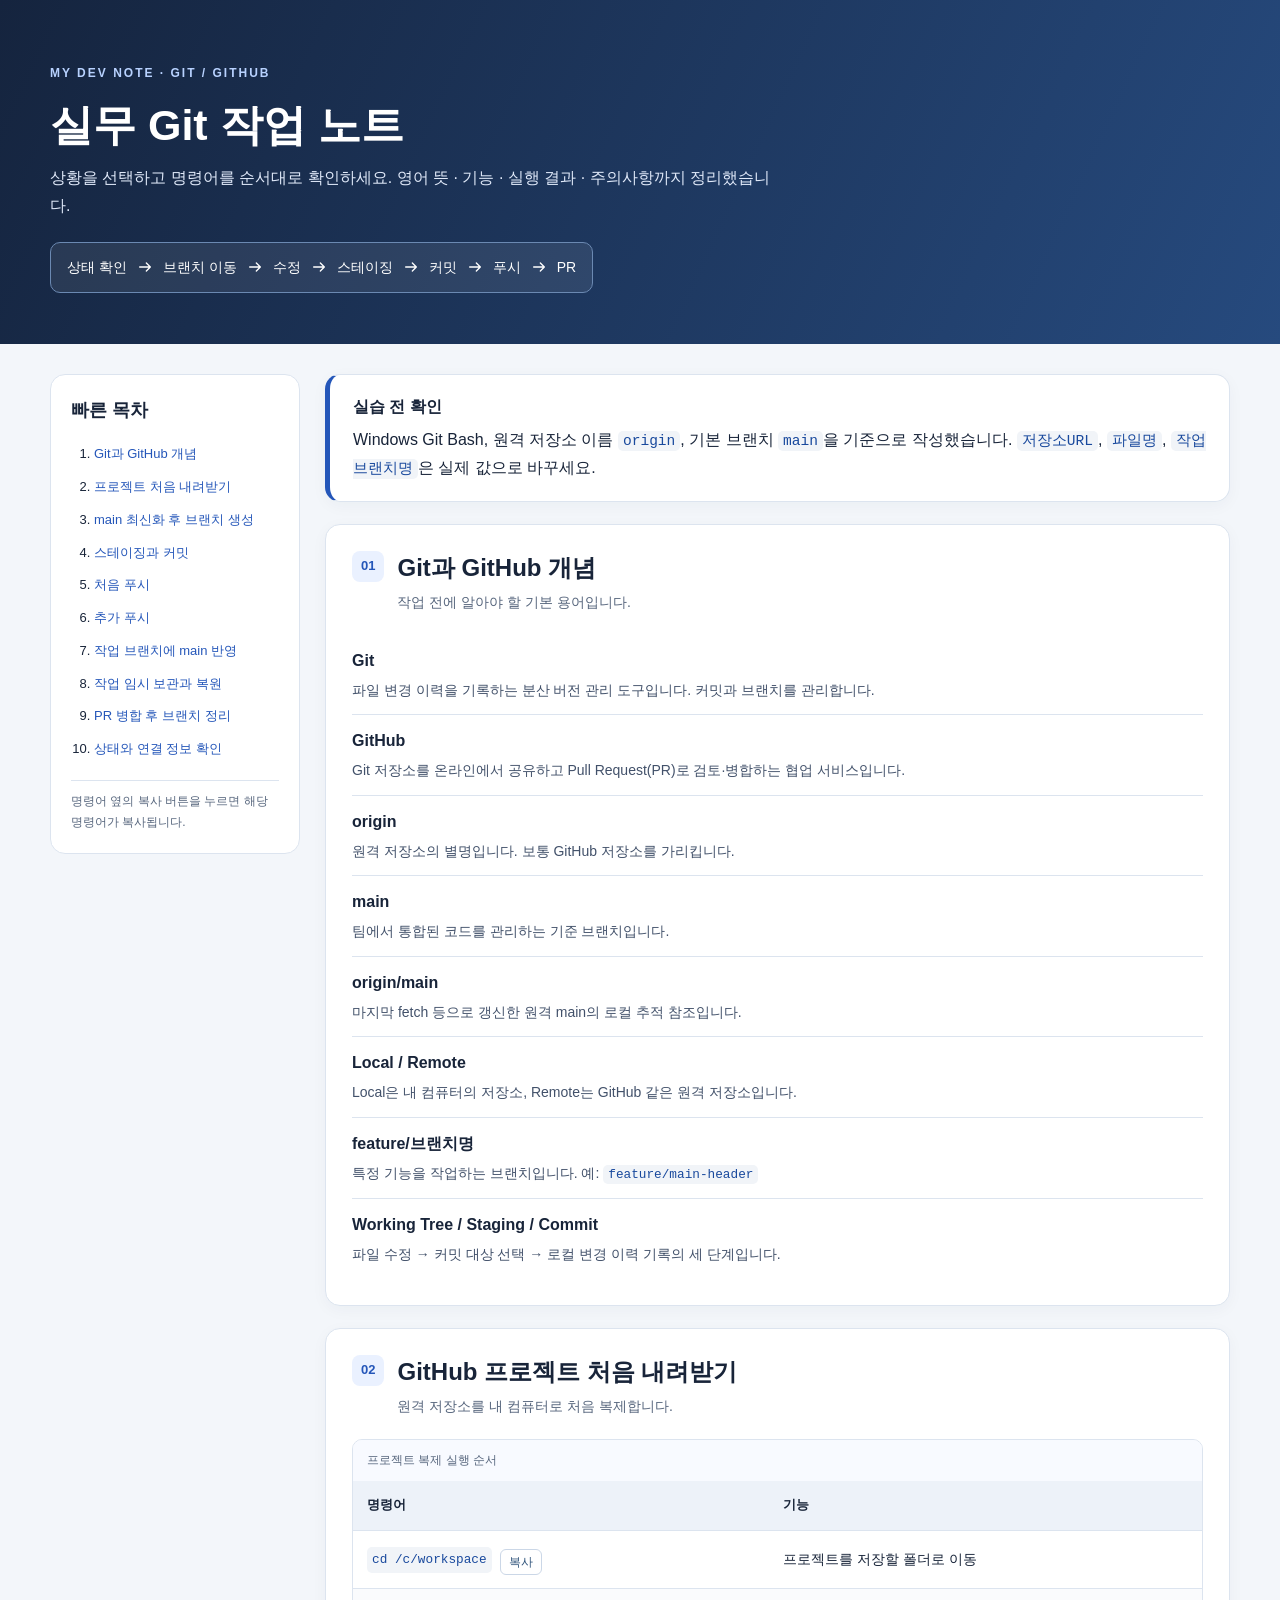
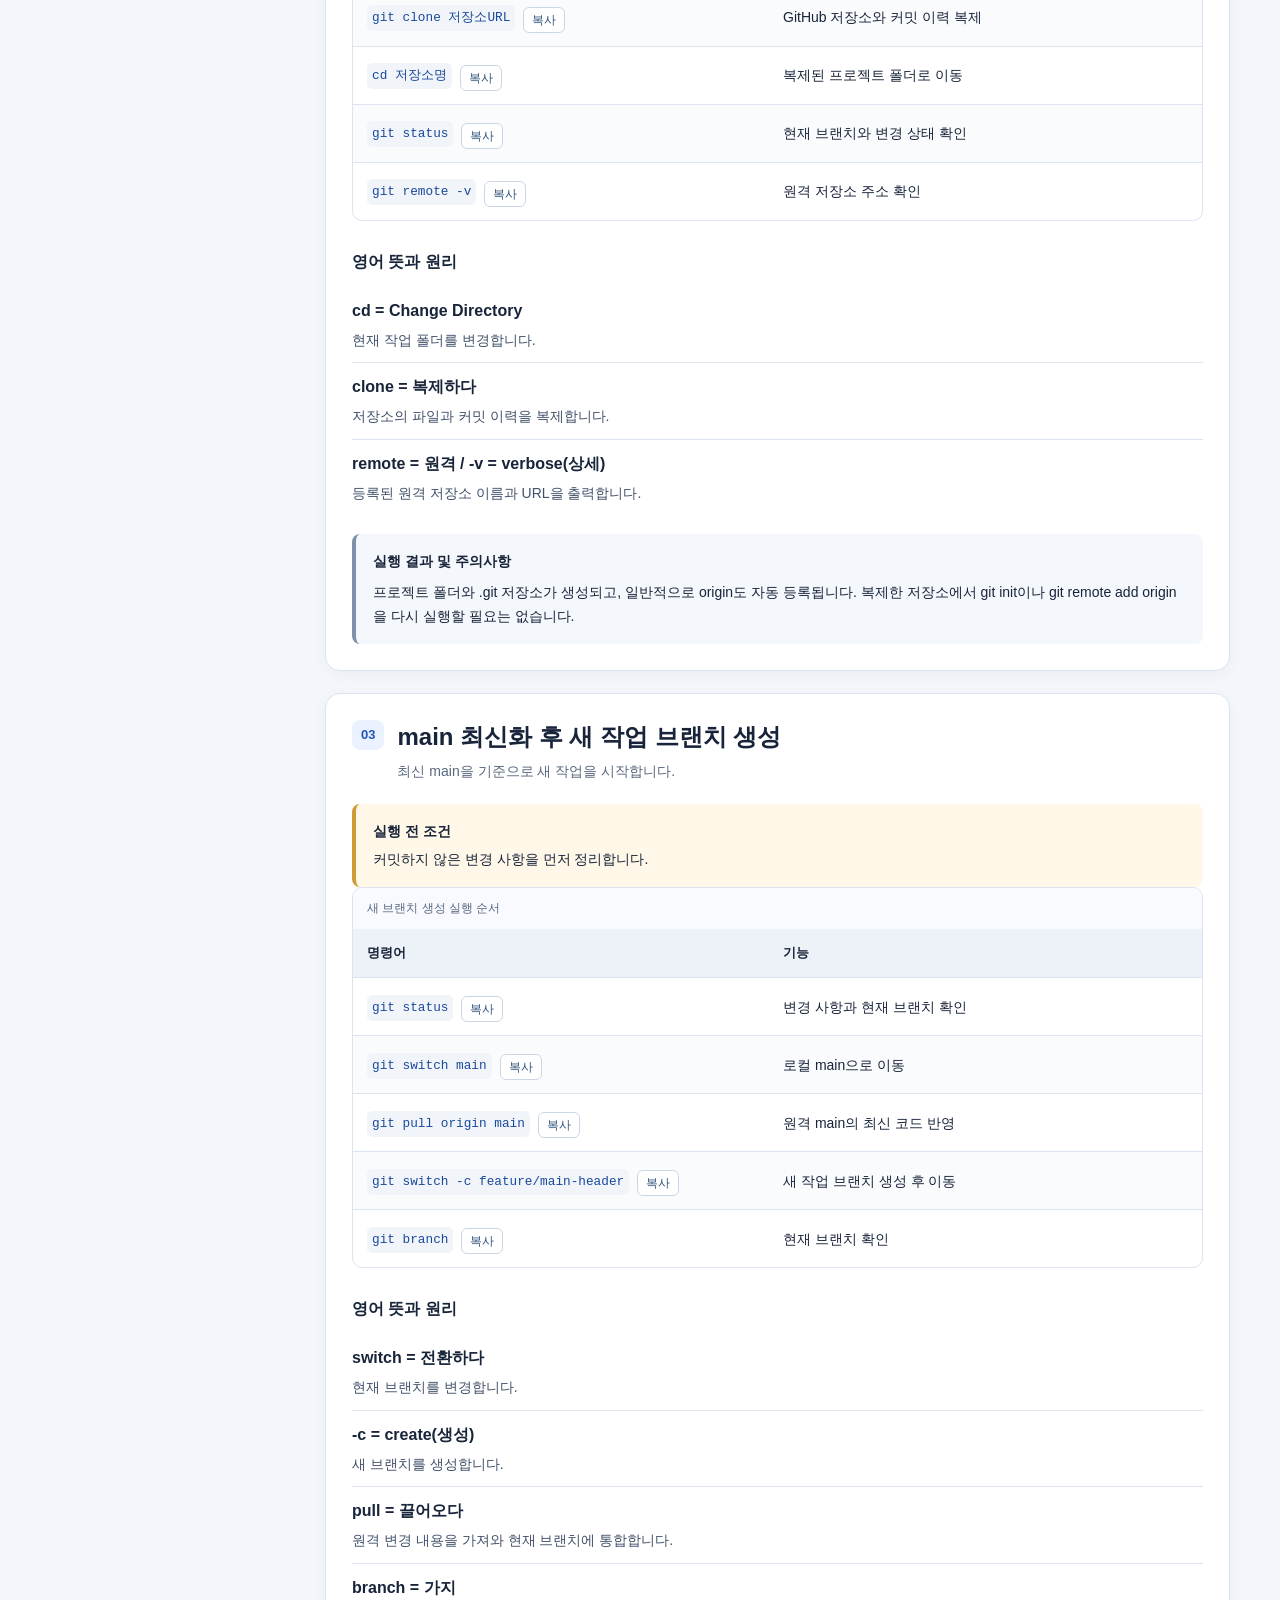
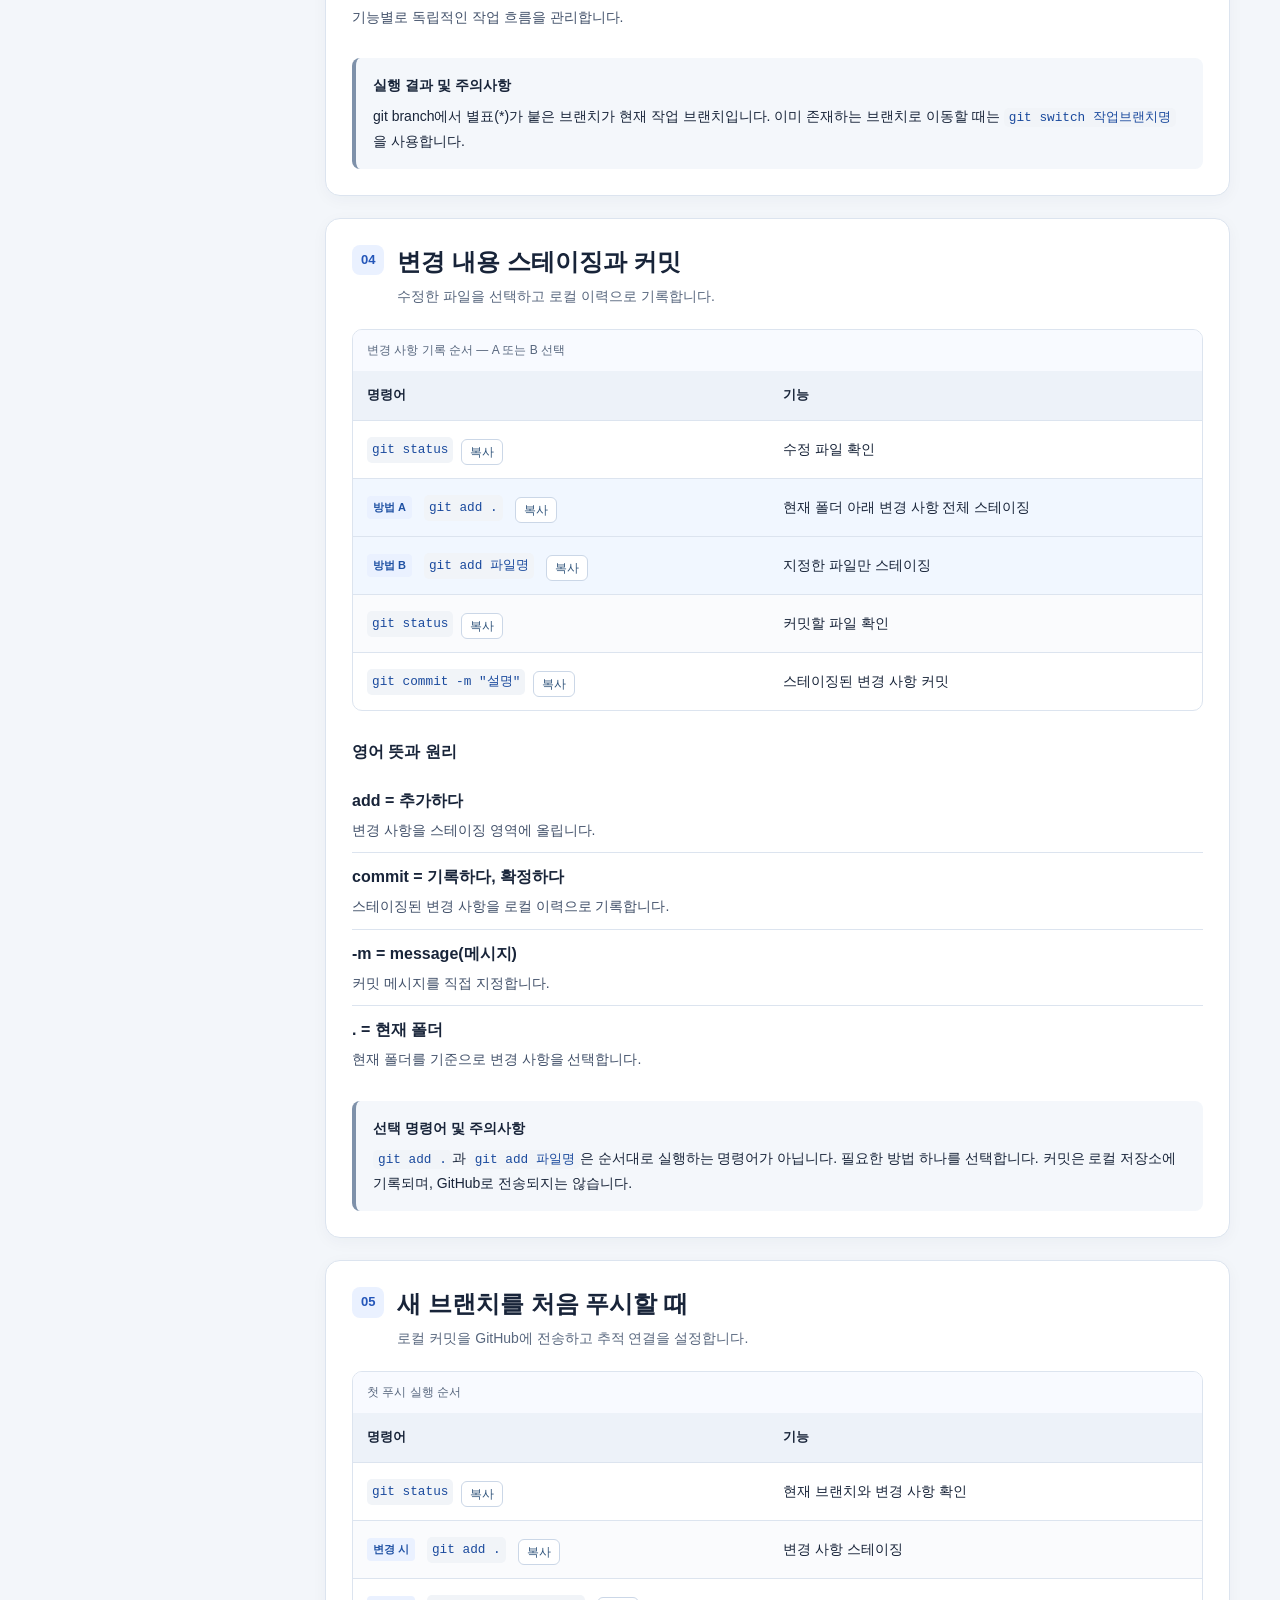
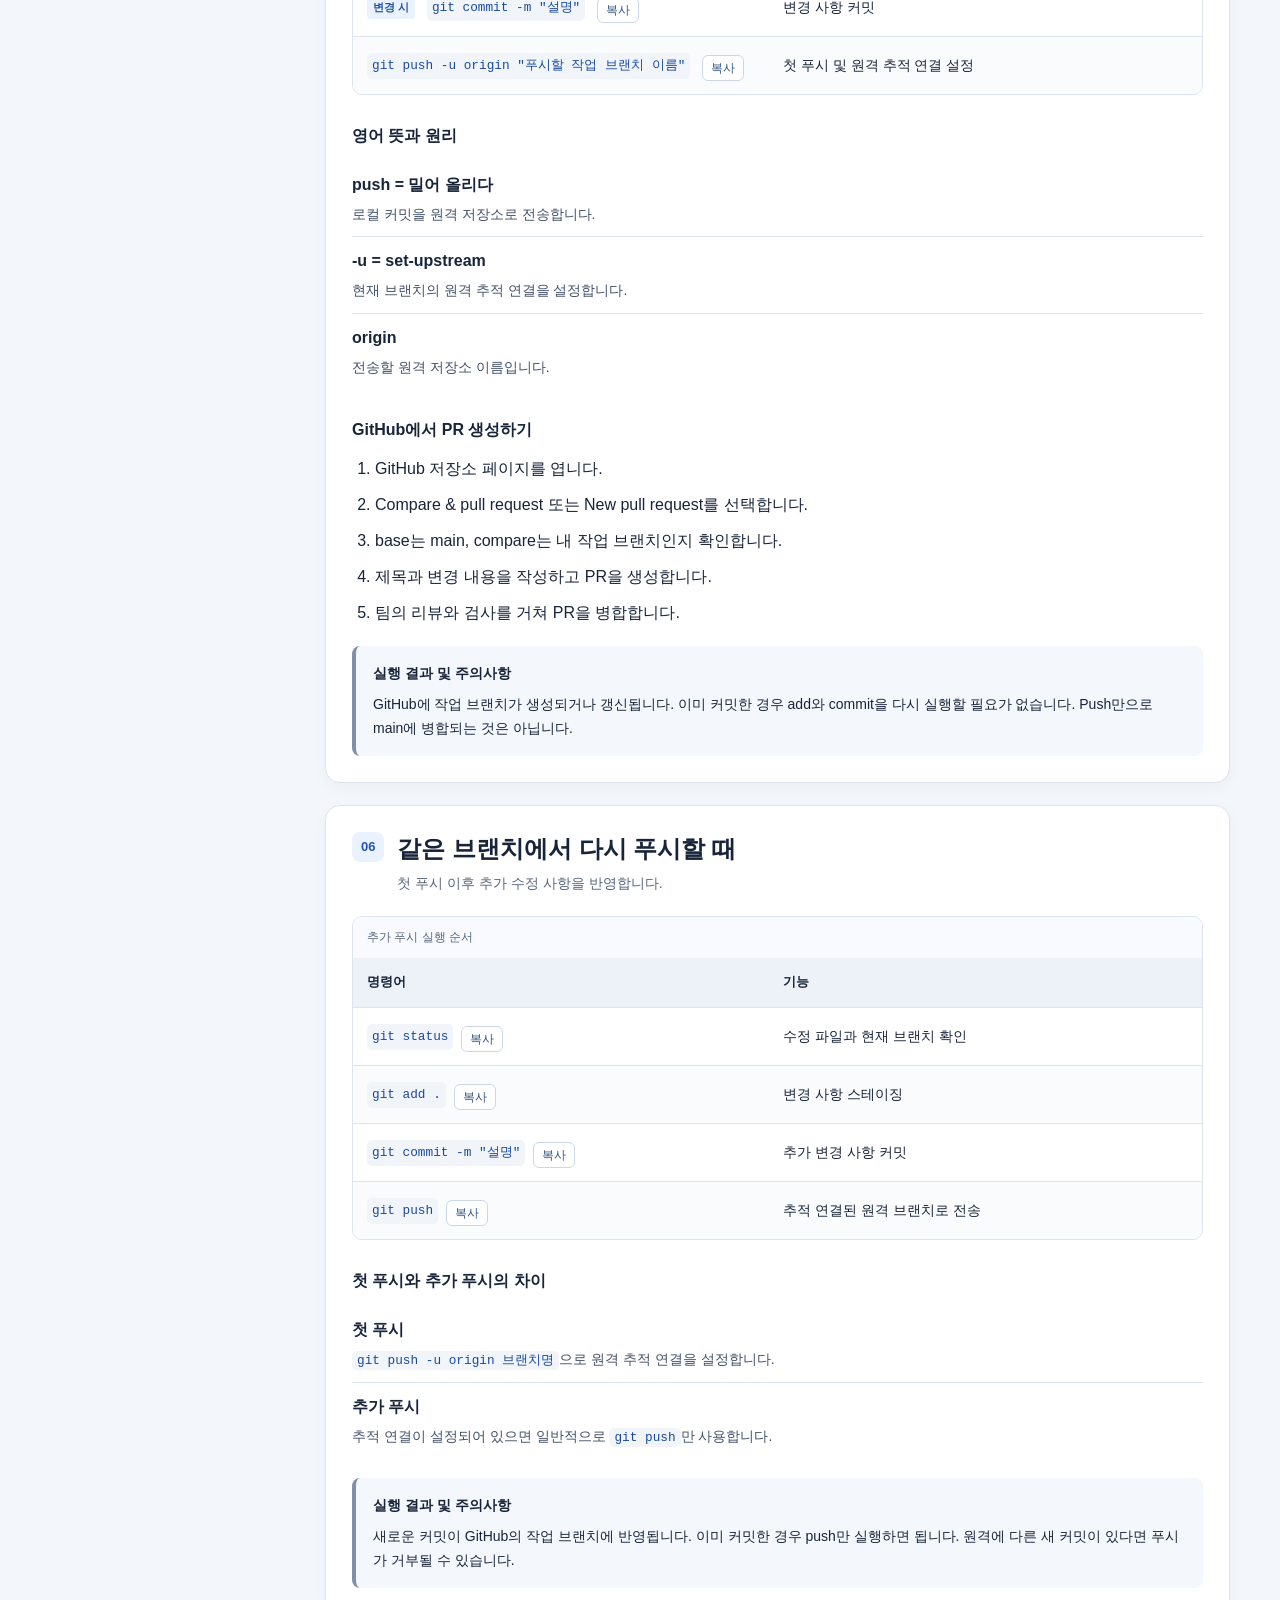
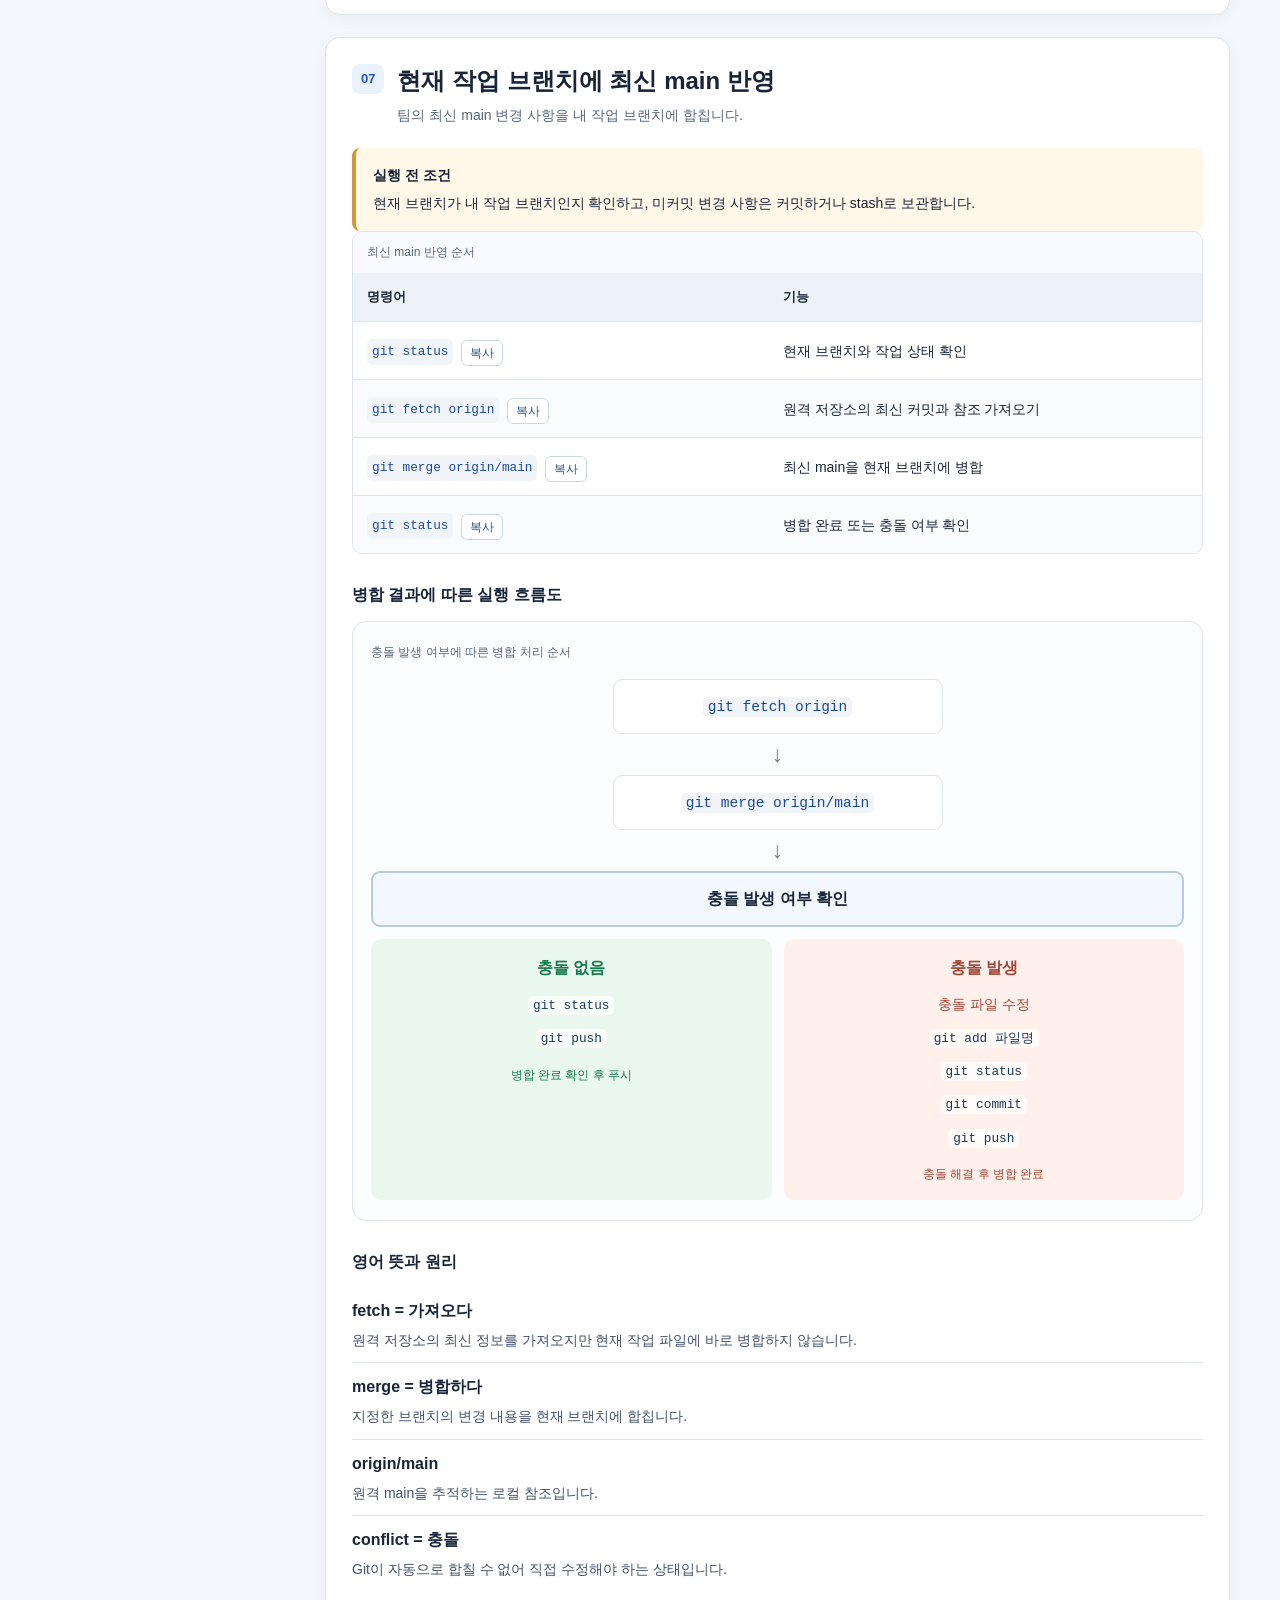
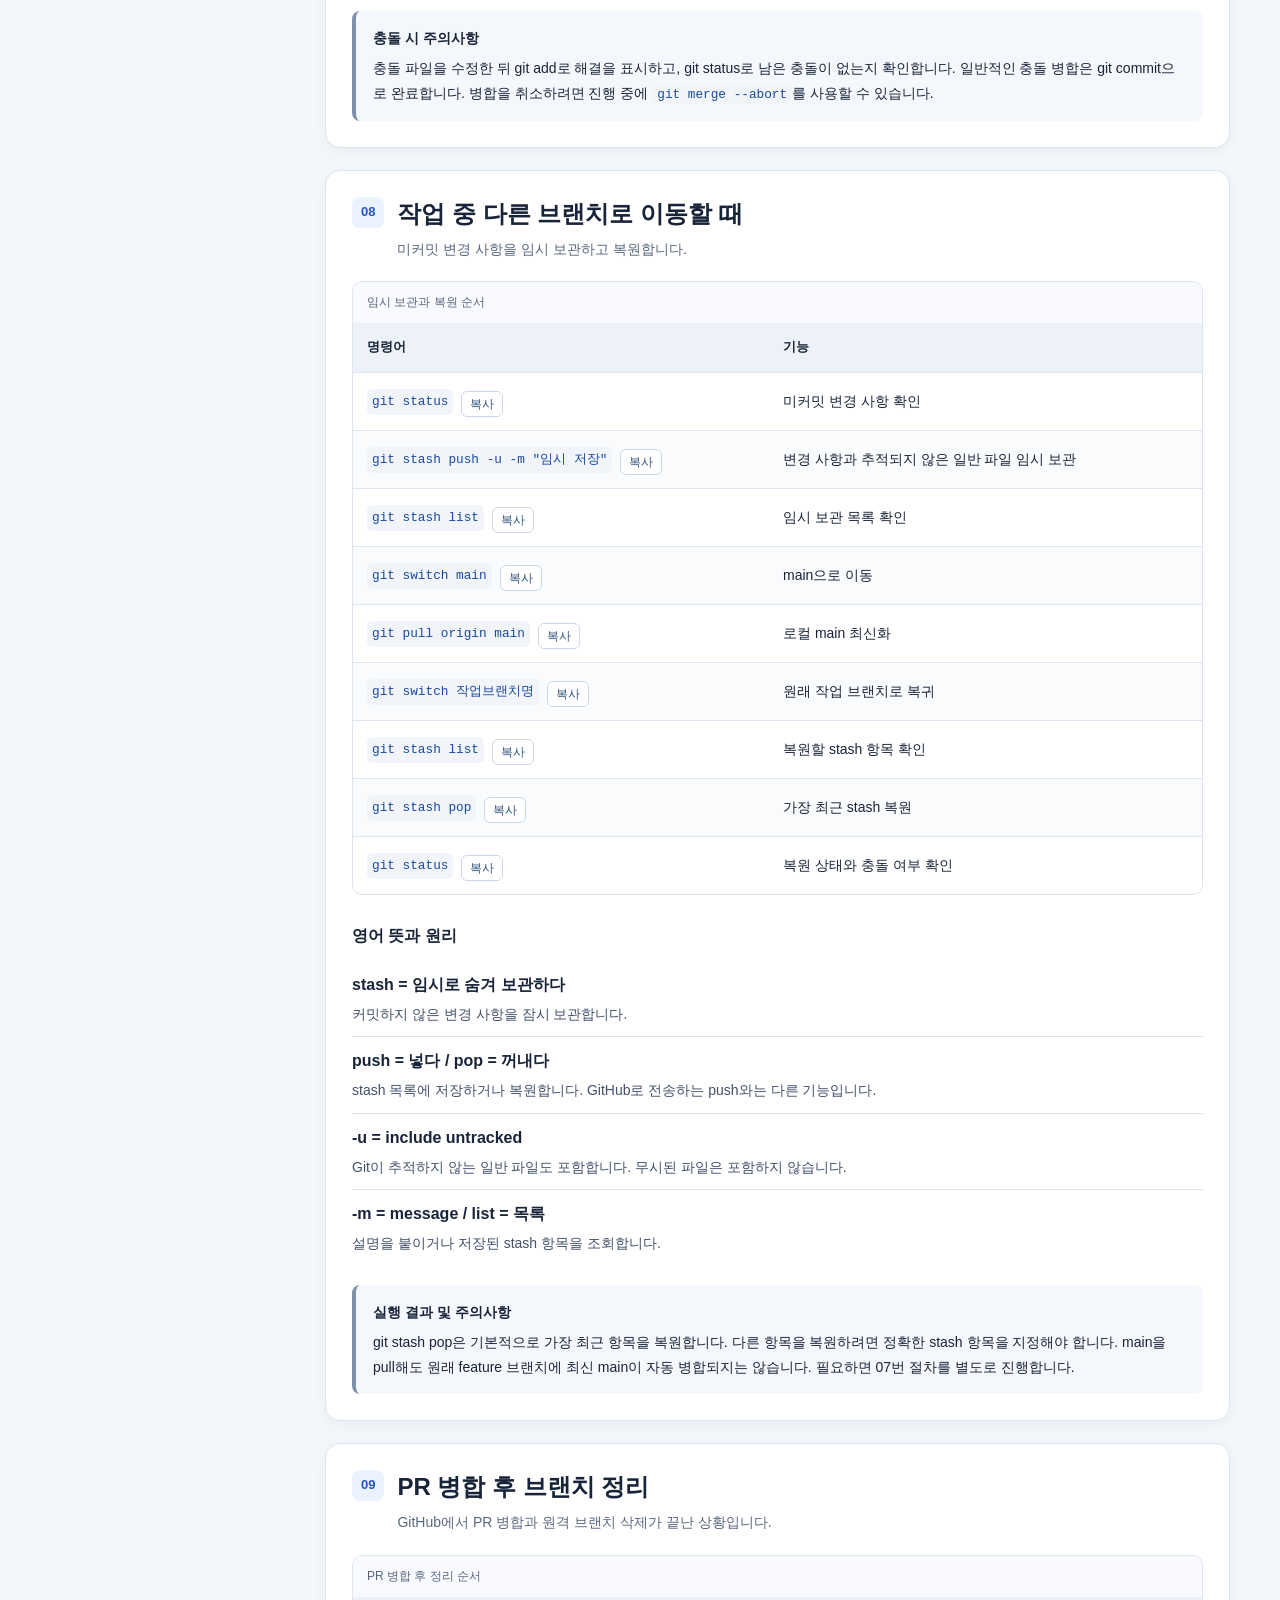
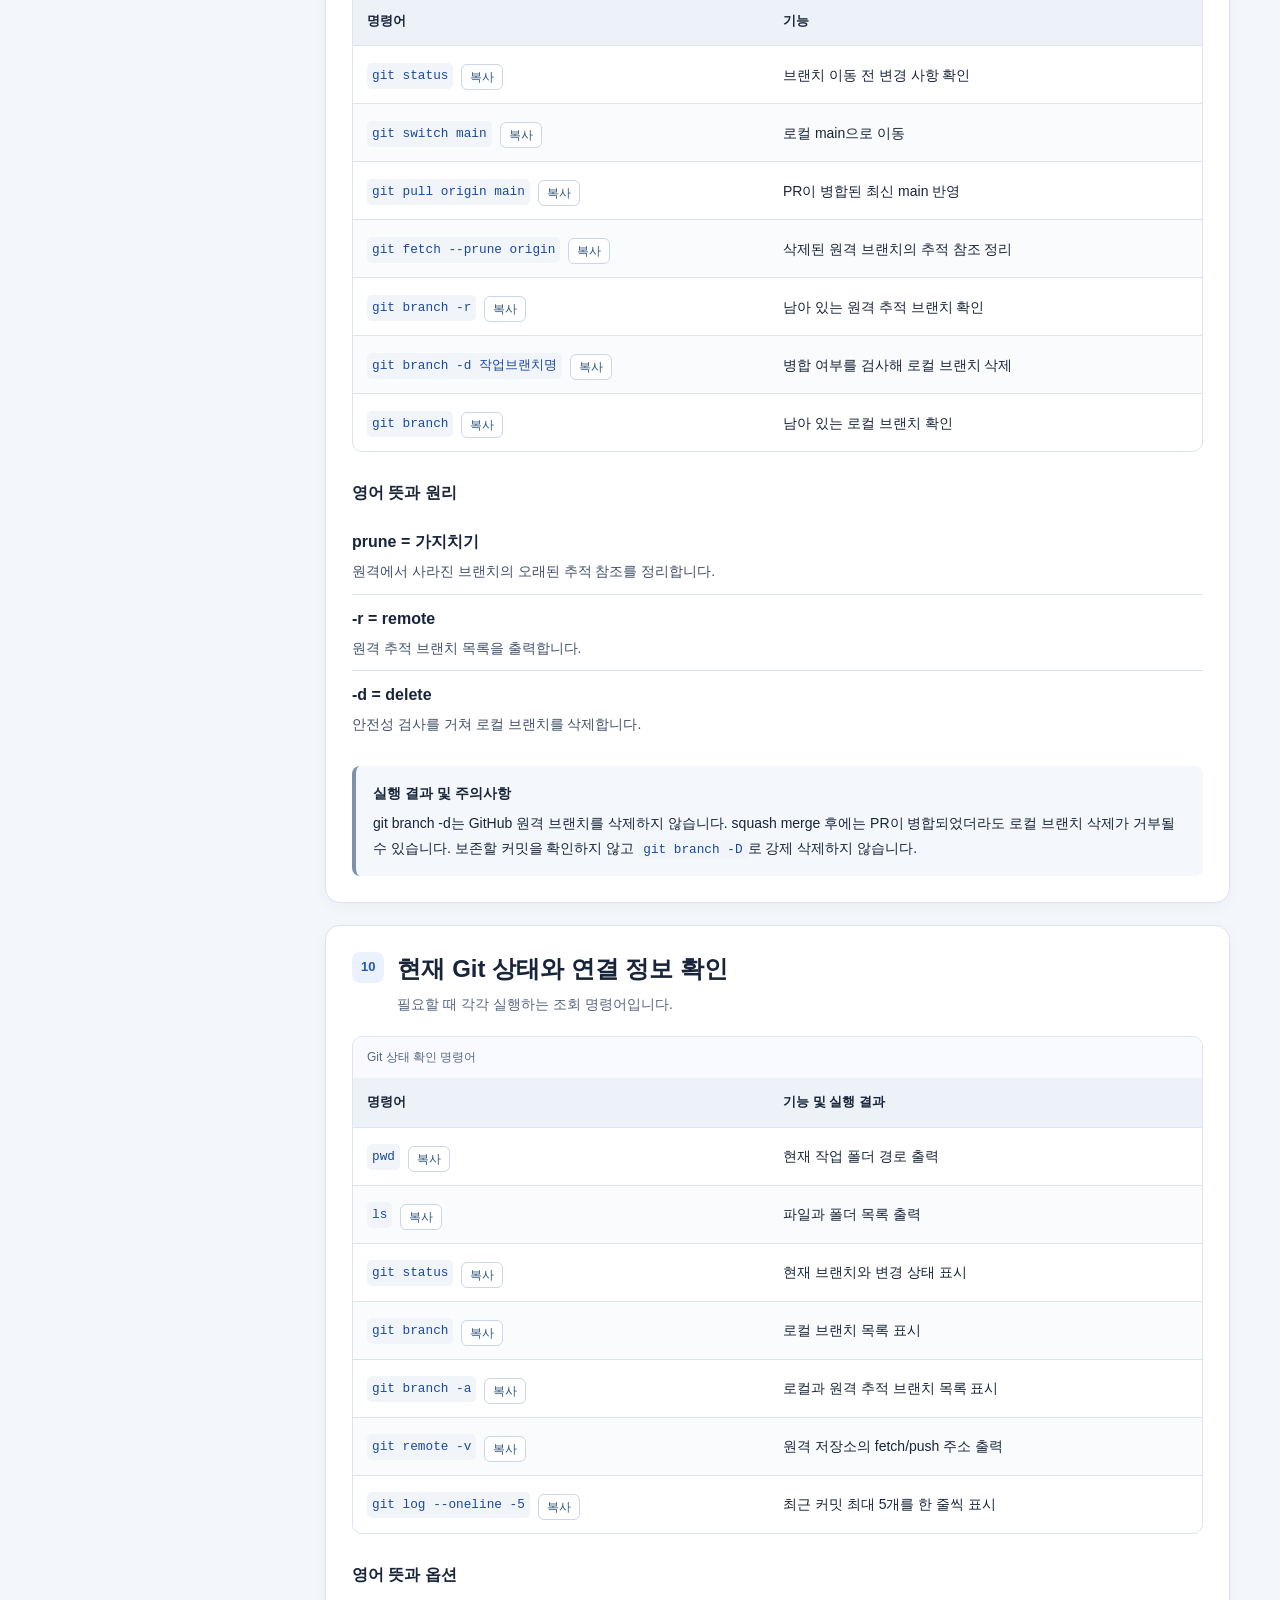
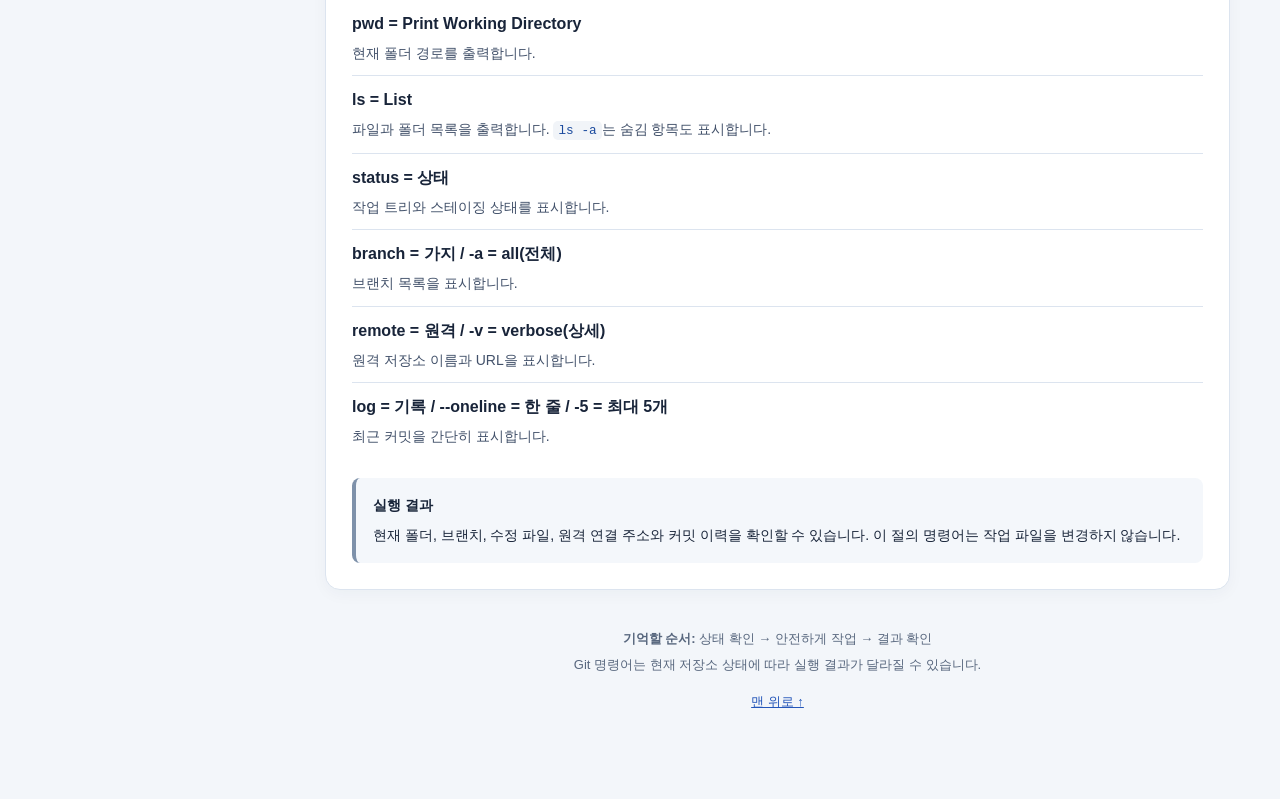
==== index.html @ 34f6c875 "Rename handbook page to index.html" ====
<!doctype html>
<html lang="ko">
  <head>
    <meta charset="UTF-8" />
    <meta name="viewport" content="width=device-width, initial-scale=1.0" />
    <meta
      name="description"
      content="Git Bash와 GitHub 팀 프로젝트를 위한 상황별 Git 명령어 실습 노트"
    />
    <title>실무 Git 작업 노트</title>
    <link rel="stylesheet" href="git-notes.css" />
  </head>
  <body>
    <a class="skip" href="#main-content">본문 바로가기</a>

    <header class="site-header">
      <div class="shell">
        <p class="eyebrow">MY DEV NOTE · GIT / GITHUB</p>
        <h1>실무 Git 작업 노트</h1>
        <p class="intro">
          상황을 선택하고 명령어를 순서대로 확인하세요. 영어 뜻 · 기능 · 실행
          결과 · 주의사항까지 정리했습니다.
        </p>

        <div class="quickline" aria-label="Git 작업 순서">
          <span>상태 확인</span>

          <svg viewBox="0 0 24 24" aria-hidden="true">
            <path d="M4 12H20M14 6L20 12L14 18" />
          </svg>

          <span>브랜치 이동</span>

          <svg viewBox="0 0 24 24" aria-hidden="true">
            <path d="M4 12H20M14 6L20 12L14 18" />
          </svg>

          <span>수정</span>

          <svg viewBox="0 0 24 24" aria-hidden="true">
            <path d="M4 12H20M14 6L20 12L14 18" />
          </svg>

          <span>스테이징</span>

          <svg viewBox="0 0 24 24" aria-hidden="true">
            <path d="M4 12H20M14 6L20 12L14 18" />
          </svg>

          <span>커밋</span>

          <svg viewBox="0 0 24 24" aria-hidden="true">
            <path d="M4 12H20M14 6L20 12L14 18" />
          </svg>

          <span>푸시</span>

          <svg viewBox="0 0 24 24" aria-hidden="true">
            <path d="M4 12H20M14 6L20 12L14 18" />
          </svg>

          <span>PR</span>
        </div>
      </div>
    </header>

    <div class="shell layout">
      <!-- 빠른 목차 -->
      <nav class="toc" aria-label="상황별 목차">
        <h2>빠른 목차</h2>
        <ol>
          <li><a href="#concepts">Git과 GitHub 개념</a></li>
          <li><a href="#clone">프로젝트 처음 내려받기</a></li>
          <li><a href="#branch">main 최신화 후 브랜치 생성</a></li>
          <li><a href="#commit">스테이징과 커밋</a></li>
          <li><a href="#first-push">처음 푸시</a></li>
          <li><a href="#next-push">추가 푸시</a></li>
          <li><a href="#merge">작업 브랜치에 main 반영</a></li>
          <li><a href="#stash">작업 임시 보관과 복원</a></li>
          <li><a href="#prune">PR 병합 후 브랜치 정리</a></li>
          <li><a href="#inspect">상태와 연결 정보 확인</a></li>
        </ol>
        <p class="toc-hint">
          명령어 옆의 복사 버튼을 누르면 해당 명령어가 복사됩니다.
        </p>
      </nav>

      <main id="main-content" class="content">
        <div class="notice">
          <strong>실습 전 확인</strong>
          <p>
            Windows Git Bash, 원격 저장소 이름
            <code>origin</code>, 기본 브랜치 <code>main</code>을 기준으로
            작성했습니다. <code>저장소URL</code>, <code>파일명</code>,
            <code>작업브랜치명</code>은 실제 값으로 바꾸세요.
          </p>
        </div>

        <!-- 01. 기본 개념 -->
        <section id="concepts" class="panel concepts">
          <div class="section-head">
            <span class="number">01</span>
            <div>
              <h2>Git과 GitHub 개념</h2>
              <p>작업 전에 알아야 할 기본 용어입니다.</p>
            </div>
          </div>

          <dl class="definitions">
            <div>
              <dt>Git</dt>
              <dd>
                파일 변경 이력을 기록하는 분산 버전 관리 도구입니다. 커밋과
                브랜치를 관리합니다.
              </dd>
            </div>
            <div>
              <dt>GitHub</dt>
              <dd>
                Git 저장소를 온라인에서 공유하고 Pull Request(PR)로
                검토·병합하는 협업 서비스입니다.
              </dd>
            </div>
            <div>
              <dt>origin</dt>
              <dd>
                원격 저장소의 별명입니다. 보통 GitHub 저장소를 가리킵니다.
              </dd>
            </div>
            <div>
              <dt>main</dt>
              <dd>팀에서 통합된 코드를 관리하는 기준 브랜치입니다.</dd>
            </div>
            <div>
              <dt>origin/main</dt>
              <dd>
                마지막 fetch 등으로 갱신한 원격 main의 로컬 추적 참조입니다.
              </dd>
            </div>
            <div>
              <dt>Local / Remote</dt>
              <dd>
                Local은 내 컴퓨터의 저장소, Remote는 GitHub 같은 원격
                저장소입니다.
              </dd>
            </div>
            <div>
              <dt>feature/브랜치명</dt>
              <dd>
                특정 기능을 작업하는 브랜치입니다. 예:
                <code>feature/main-header</code>
              </dd>
            </div>
            <div>
              <dt>Working Tree / Staging / Commit</dt>
              <dd>
                파일 수정 → 커밋 대상 선택 → 로컬 변경 이력 기록의 세
                단계입니다.
              </dd>
            </div>
          </dl>
        </section>

        <!-- 02. 프로젝트 처음 내려받기 -->
        <section id="clone" class="panel clone">
          <div class="section-head">
            <span class="number">02</span>
            <div>
              <h2>GitHub 프로젝트 처음 내려받기</h2>
              <p>원격 저장소를 내 컴퓨터로 처음 복제합니다.</p>
            </div>
          </div>

          <div class="table-scroll">
            <table>
              <caption>
                프로젝트 복제 실행 순서
              </caption>
              <thead>
                <tr>
                  <th scope="col">명령어</th>
                  <th scope="col">기능</th>
                </tr>
              </thead>
              <tbody>
                <tr>
                  <td><code>cd /c/workspace</code></td>
                  <td>프로젝트를 저장할 폴더로 이동</td>
                </tr>
                <tr>
                  <td><code>git clone 저장소URL</code></td>
                  <td>GitHub 저장소와 커밋 이력 복제</td>
                </tr>
                <tr>
                  <td><code>cd 저장소명</code></td>
                  <td>복제된 프로젝트 폴더로 이동</td>
                </tr>
                <tr>
                  <td><code>git status</code></td>
                  <td>현재 브랜치와 변경 상태 확인</td>
                </tr>
                <tr>
                  <td><code>git remote -v</code></td>
                  <td>원격 저장소 주소 확인</td>
                </tr>
              </tbody>
            </table>
          </div>

          <h3>영어 뜻과 원리</h3>
          <dl class="definitions compact">
            <div>
              <dt>cd = Change Directory</dt>
              <dd>현재 작업 폴더를 변경합니다.</dd>
            </div>
            <div>
              <dt>clone = 복제하다</dt>
              <dd>저장소의 파일과 커밋 이력을 복제합니다.</dd>
            </div>
            <div>
              <dt>remote = 원격 / -v = verbose(상세)</dt>
              <dd>등록된 원격 저장소 이름과 URL을 출력합니다.</dd>
            </div>
          </dl>

          <div class="tip">
            <strong>실행 결과 및 주의사항</strong>
            <p>
              프로젝트 폴더와 .git 저장소가 생성되고, 일반적으로 origin도 자동
              등록됩니다. 복제한 저장소에서 git init이나 git remote add origin을
              다시 실행할 필요는 없습니다.
            </p>
          </div>
        </section>

        <!-- 03. 브랜치 생성 -->
        <section id="branch" class="panel branch">
          <div class="section-head">
            <span class="number">03</span>
            <div>
              <h2>main 최신화 후 새 작업 브랜치 생성</h2>
              <p>최신 main을 기준으로 새 작업을 시작합니다.</p>
            </div>
          </div>

          <div class="precondition">
            <strong>실행 전 조건</strong>
            <span>커밋하지 않은 변경 사항을 먼저 정리합니다.</span>
          </div>

          <div class="table-scroll">
            <table>
              <caption>
                새 브랜치 생성 실행 순서
              </caption>
              <thead>
                <tr>
                  <th scope="col">명령어</th>
                  <th scope="col">기능</th>
                </tr>
              </thead>
              <tbody>
                <tr>
                  <td><code>git status</code></td>
                  <td>변경 사항과 현재 브랜치 확인</td>
                </tr>
                <tr>
                  <td><code>git switch main</code></td>
                  <td>로컬 main으로 이동</td>
                </tr>
                <tr>
                  <td><code>git pull origin main</code></td>
                  <td>원격 main의 최신 코드 반영</td>
                </tr>
                <tr>
                  <td><code>git switch -c feature/main-header</code></td>
                  <td>새 작업 브랜치 생성 후 이동</td>
                </tr>
                <tr>
                  <td><code>git branch</code></td>
                  <td>현재 브랜치 확인</td>
                </tr>
              </tbody>
            </table>
          </div>

          <h3>영어 뜻과 원리</h3>
          <dl class="definitions compact">
            <div>
              <dt>switch = 전환하다</dt>
              <dd>현재 브랜치를 변경합니다.</dd>
            </div>
            <div>
              <dt>-c = create(생성)</dt>
              <dd>새 브랜치를 생성합니다.</dd>
            </div>
            <div>
              <dt>pull = 끌어오다</dt>
              <dd>원격 변경 내용을 가져와 현재 브랜치에 통합합니다.</dd>
            </div>
            <div>
              <dt>branch = 가지</dt>
              <dd>기능별로 독립적인 작업 흐름을 관리합니다.</dd>
            </div>
          </dl>

          <div class="tip">
            <strong>실행 결과 및 주의사항</strong>
            <p>
              git branch에서 별표(*)가 붙은 브랜치가 현재 작업 브랜치입니다.
              이미 존재하는 브랜치로 이동할 때는
              <code>git switch 작업브랜치명</code>을 사용합니다.
            </p>
          </div>
        </section>

        <!-- 04. 스테이징과 커밋 -->
        <section id="commit" class="panel commit">
          <div class="section-head">
            <span class="number">04</span>
            <div>
              <h2>변경 내용 스테이징과 커밋</h2>
              <p>수정한 파일을 선택하고 로컬 이력으로 기록합니다.</p>
            </div>
          </div>

          <div class="table-scroll">
            <table>
              <caption>
                변경 사항 기록 순서 — A 또는 B 선택
              </caption>
              <thead>
                <tr>
                  <th scope="col">명령어</th>
                  <th scope="col">기능</th>
                </tr>
              </thead>
              <tbody>
                <tr>
                  <td><code>git status</code></td>
                  <td>수정 파일 확인</td>
                </tr>
                <tr class="choice">
                  <td>
                    <span class="chip">방법 A</span>
                    <code>git add .</code>
                  </td>
                  <td>현재 폴더 아래 변경 사항 전체 스테이징</td>
                </tr>
                <tr class="choice">
                  <td>
                    <span class="chip">방법 B</span>
                    <code>git add 파일명</code>
                  </td>
                  <td>지정한 파일만 스테이징</td>
                </tr>
                <tr>
                  <td><code>git status</code></td>
                  <td>커밋할 파일 확인</td>
                </tr>
                <tr>
                  <td><code>git commit -m "설명"</code></td>
                  <td>스테이징된 변경 사항 커밋</td>
                </tr>
              </tbody>
            </table>
          </div>

          <h3>영어 뜻과 원리</h3>
          <dl class="definitions compact">
            <div>
              <dt>add = 추가하다</dt>
              <dd>변경 사항을 스테이징 영역에 올립니다.</dd>
            </div>
            <div>
              <dt>commit = 기록하다, 확정하다</dt>
              <dd>스테이징된 변경 사항을 로컬 이력으로 기록합니다.</dd>
            </div>
            <div>
              <dt>-m = message(메시지)</dt>
              <dd>커밋 메시지를 직접 지정합니다.</dd>
            </div>
            <div>
              <dt>. = 현재 폴더</dt>
              <dd>현재 폴더를 기준으로 변경 사항을 선택합니다.</dd>
            </div>
          </dl>

          <div class="tip">
            <strong>선택 명령어 및 주의사항</strong>
            <p>
              <code>git add .</code>과 <code>git add 파일명</code>은 순서대로
              실행하는 명령어가 아닙니다. 필요한 방법 하나를 선택합니다. 커밋은
              로컬 저장소에 기록되며, GitHub로 전송되지는 않습니다.
            </p>
          </div>
        </section>

        <!-- 05. 첫 푸시 -->
        <section id="first-push" class="panel push">
          <div class="section-head">
            <span class="number">05</span>
            <div>
              <h2>새 브랜치를 처음 푸시할 때</h2>
              <p>로컬 커밋을 GitHub에 전송하고 추적 연결을 설정합니다.</p>
            </div>
          </div>

          <div class="table-scroll">
            <table>
              <caption>
                첫 푸시 실행 순서
              </caption>
              <thead>
                <tr>
                  <th scope="col">명령어</th>
                  <th scope="col">기능</th>
                </tr>
              </thead>
              <tbody>
                <tr>
                  <td><code>git status</code></td>
                  <td>현재 브랜치와 변경 사항 확인</td>
                </tr>
                <tr>
                  <td>
                    <span class="chip">변경 시</span>
                    <code>git add .</code>
                  </td>
                  <td>변경 사항 스테이징</td>
                </tr>
                <tr>
                  <td>
                    <span class="chip">변경 시</span>
                    <code>git commit -m "설명"</code>
                  </td>
                  <td>변경 사항 커밋</td>
                </tr>
                <tr>
                  <td>
                    <code>git push -u origin "푸시할 작업 브랜치 이름"</code>
                  </td>
                  <td>첫 푸시 및 원격 추적 연결 설정</td>
                </tr>
              </tbody>
            </table>
          </div>

          <h3>영어 뜻과 원리</h3>
          <dl class="definitions compact">
            <div>
              <dt>push = 밀어 올리다</dt>
              <dd>로컬 커밋을 원격 저장소로 전송합니다.</dd>
            </div>
            <div>
              <dt>-u = set-upstream</dt>
              <dd>현재 브랜치의 원격 추적 연결을 설정합니다.</dd>
            </div>
            <div>
              <dt>origin</dt>
              <dd>전송할 원격 저장소 이름입니다.</dd>
            </div>
          </dl>

          <h3>GitHub에서 PR 생성하기</h3>
          <ol class="steps">
            <li>GitHub 저장소 페이지를 엽니다.</li>
            <li>
              Compare &amp; pull request 또는 New pull request를 선택합니다.
            </li>
            <li>base는 main, compare는 내 작업 브랜치인지 확인합니다.</li>
            <li>제목과 변경 내용을 작성하고 PR을 생성합니다.</li>
            <li>팀의 리뷰와 검사를 거쳐 PR을 병합합니다.</li>
          </ol>

          <div class="tip">
            <strong>실행 결과 및 주의사항</strong>
            <p>
              GitHub에 작업 브랜치가 생성되거나 갱신됩니다. 이미 커밋한 경우
              add와 commit을 다시 실행할 필요가 없습니다. Push만으로 main에
              병합되는 것은 아닙니다.
            </p>
          </div>
        </section>

        <!-- 06. 추가 푸시 -->
        <section id="next-push" class="panel push-again">
          <div class="section-head">
            <span class="number">06</span>
            <div>
              <h2>같은 브랜치에서 다시 푸시할 때</h2>
              <p>첫 푸시 이후 추가 수정 사항을 반영합니다.</p>
            </div>
          </div>

          <div class="table-scroll">
            <table>
              <caption>
                추가 푸시 실행 순서
              </caption>
              <thead>
                <tr>
                  <th scope="col">명령어</th>
                  <th scope="col">기능</th>
                </tr>
              </thead>
              <tbody>
                <tr>
                  <td><code>git status</code></td>
                  <td>수정 파일과 현재 브랜치 확인</td>
                </tr>
                <tr>
                  <td><code>git add .</code></td>
                  <td>변경 사항 스테이징</td>
                </tr>
                <tr>
                  <td><code>git commit -m "설명"</code></td>
                  <td>추가 변경 사항 커밋</td>
                </tr>
                <tr>
                  <td><code>git push</code></td>
                  <td>추적 연결된 원격 브랜치로 전송</td>
                </tr>
              </tbody>
            </table>
          </div>

          <h3>첫 푸시와 추가 푸시의 차이</h3>
          <dl class="definitions compact">
            <div>
              <dt>첫 푸시</dt>
              <dd>
                <code>git push -u origin 브랜치명</code>으로 원격 추적 연결을
                설정합니다.
              </dd>
            </div>
            <div>
              <dt>추가 푸시</dt>
              <dd>
                추적 연결이 설정되어 있으면 일반적으로 <code>git push</code>만
                사용합니다.
              </dd>
            </div>
          </dl>

          <div class="tip">
            <strong>실행 결과 및 주의사항</strong>
            <p>
              새로운 커밋이 GitHub의 작업 브랜치에 반영됩니다. 이미 커밋한 경우
              push만 실행하면 됩니다. 원격에 다른 새 커밋이 있다면 푸시가 거부될
              수 있습니다.
            </p>
          </div>
        </section>

        <!-- 07. 최신 main 병합 -->
        <section id="merge" class="panel merge">
          <div class="section-head">
            <span class="number">07</span>
            <div>
              <h2>현재 작업 브랜치에 최신 main 반영</h2>
              <p>팀의 최신 main 변경 사항을 내 작업 브랜치에 합칩니다.</p>
            </div>
          </div>

          <div class="precondition">
            <strong>실행 전 조건</strong>
            <span>
              현재 브랜치가 내 작업 브랜치인지 확인하고, 미커밋 변경 사항은
              커밋하거나 stash로 보관합니다.
            </span>
          </div>

          <div class="table-scroll">
            <table>
              <caption>
                최신 main 반영 순서
              </caption>
              <thead>
                <tr>
                  <th scope="col">명령어</th>
                  <th scope="col">기능</th>
                </tr>
              </thead>
              <tbody>
                <tr>
                  <td><code>git status</code></td>
                  <td>현재 브랜치와 작업 상태 확인</td>
                </tr>
                <tr>
                  <td><code>git fetch origin</code></td>
                  <td>원격 저장소의 최신 커밋과 참조 가져오기</td>
                </tr>
                <tr>
                  <td><code>git merge origin/main</code></td>
                  <td>최신 main을 현재 브랜치에 병합</td>
                </tr>
                <tr>
                  <td><code>git status</code></td>
                  <td>병합 완료 또는 충돌 여부 확인</td>
                </tr>
              </tbody>
            </table>
          </div>

          <!-- 병합 흐름도 -->
          <h3>병합 결과에 따른 실행 흐름도</h3>

          <figure class="merge-flow" aria-labelledby="merge-flow-title">
            <figcaption id="merge-flow-title">
              충돌 발생 여부에 따른 병합 처리 순서
            </figcaption>

            <div class="flow-node">
              <code>git fetch origin</code>
            </div>

            <div class="flow-arrow" aria-hidden="true">↓</div>

            <div class="flow-node">
              <code>git merge origin/main</code>
            </div>

            <div class="flow-arrow" aria-hidden="true">↓</div>

            <div class="flow-decision">충돌 발생 여부 확인</div>

            <div class="flow-columns">
              <div class="flow-path success">
                <h4>충돌 없음</h4>
                <p><code>git status</code></p>
                <p><code>git push</code></p>
                <small>병합 완료 확인 후 푸시</small>
              </div>

              <div class="flow-path conflict">
                <h4>충돌 발생</h4>
                <p>충돌 파일 수정</p>
                <p><code>git add 파일명</code></p>
                <p><code>git status</code></p>
                <p><code>git commit</code></p>
                <p><code>git push</code></p>
                <small>충돌 해결 후 병합 완료</small>
              </div>
            </div>
          </figure>

          <h3>영어 뜻과 원리</h3>
          <dl class="definitions compact">
            <div>
              <dt>fetch = 가져오다</dt>
              <dd>
                원격 저장소의 최신 정보를 가져오지만 현재 작업 파일에 바로
                병합하지 않습니다.
              </dd>
            </div>
            <div>
              <dt>merge = 병합하다</dt>
              <dd>지정한 브랜치의 변경 내용을 현재 브랜치에 합칩니다.</dd>
            </div>
            <div>
              <dt>origin/main</dt>
              <dd>원격 main을 추적하는 로컬 참조입니다.</dd>
            </div>
            <div>
              <dt>conflict = 충돌</dt>
              <dd>
                Git이 자동으로 합칠 수 없어 직접 수정해야 하는 상태입니다.
              </dd>
            </div>
          </dl>

          <div class="tip">
            <strong>충돌 시 주의사항</strong>
            <p>
              충돌 파일을 수정한 뒤 git add로 해결을 표시하고, git status로 남은
              충돌이 없는지 확인합니다. 일반적인 충돌 병합은 git commit으로
              완료합니다. 병합을 취소하려면 진행 중에
              <code>git merge --abort</code>를 사용할 수 있습니다.
            </p>
          </div>
        </section>

        <!-- 08. stash -->
        <section id="stash" class="panel pop">
          <div class="section-head">
            <span class="number">08</span>
            <div>
              <h2>작업 중 다른 브랜치로 이동할 때</h2>
              <p>미커밋 변경 사항을 임시 보관하고 복원합니다.</p>
            </div>
          </div>

          <div class="table-scroll">
            <table>
              <caption>
                임시 보관과 복원 순서
              </caption>
              <thead>
                <tr>
                  <th scope="col">명령어</th>
                  <th scope="col">기능</th>
                </tr>
              </thead>
              <tbody>
                <tr>
                  <td><code>git status</code></td>
                  <td>미커밋 변경 사항 확인</td>
                </tr>
                <tr>
                  <td><code>git stash push -u -m "임시 저장"</code></td>
                  <td>변경 사항과 추적되지 않은 일반 파일 임시 보관</td>
                </tr>
                <tr>
                  <td><code>git stash list</code></td>
                  <td>임시 보관 목록 확인</td>
                </tr>
                <tr>
                  <td><code>git switch main</code></td>
                  <td>main으로 이동</td>
                </tr>
                <tr>
                  <td><code>git pull origin main</code></td>
                  <td>로컬 main 최신화</td>
                </tr>
                <tr>
                  <td><code>git switch 작업브랜치명</code></td>
                  <td>원래 작업 브랜치로 복귀</td>
                </tr>
                <tr>
                  <td><code>git stash list</code></td>
                  <td>복원할 stash 항목 확인</td>
                </tr>
                <tr>
                  <td><code>git stash pop</code></td>
                  <td>가장 최근 stash 복원</td>
                </tr>
                <tr>
                  <td><code>git status</code></td>
                  <td>복원 상태와 충돌 여부 확인</td>
                </tr>
              </tbody>
            </table>
          </div>

          <h3>영어 뜻과 원리</h3>
          <dl class="definitions compact">
            <div>
              <dt>stash = 임시로 숨겨 보관하다</dt>
              <dd>커밋하지 않은 변경 사항을 잠시 보관합니다.</dd>
            </div>
            <div>
              <dt>push = 넣다 / pop = 꺼내다</dt>
              <dd>
                stash 목록에 저장하거나 복원합니다. GitHub로 전송하는 push와는
                다른 기능입니다.
              </dd>
            </div>
            <div>
              <dt>-u = include untracked</dt>
              <dd>
                Git이 추적하지 않는 일반 파일도 포함합니다. 무시된 파일은
                포함하지 않습니다.
              </dd>
            </div>
            <div>
              <dt>-m = message / list = 목록</dt>
              <dd>설명을 붙이거나 저장된 stash 항목을 조회합니다.</dd>
            </div>
          </dl>

          <div class="tip">
            <strong>실행 결과 및 주의사항</strong>
            <p>
              git stash pop은 기본적으로 가장 최근 항목을 복원합니다. 다른
              항목을 복원하려면 정확한 stash 항목을 지정해야 합니다. main을
              pull해도 원래 feature 브랜치에 최신 main이 자동 병합되지는
              않습니다. 필요하면 07번 절차를 별도로 진행합니다.
            </p>
          </div>
        </section>

        <!-- 09. PR 병합 후 정리 -->
        <section id="prune" class="panel prune">
          <div class="section-head">
            <span class="number">09</span>
            <div>
              <h2>PR 병합 후 브랜치 정리</h2>
              <p>GitHub에서 PR 병합과 원격 브랜치 삭제가 끝난 상황입니다.</p>
            </div>
          </div>

          <div class="table-scroll">
            <table>
              <caption>
                PR 병합 후 정리 순서
              </caption>
              <thead>
                <tr>
                  <th scope="col">명령어</th>
                  <th scope="col">기능</th>
                </tr>
              </thead>
              <tbody>
                <tr>
                  <td><code>git status</code></td>
                  <td>브랜치 이동 전 변경 사항 확인</td>
                </tr>
                <tr>
                  <td><code>git switch main</code></td>
                  <td>로컬 main으로 이동</td>
                </tr>
                <tr>
                  <td><code>git pull origin main</code></td>
                  <td>PR이 병합된 최신 main 반영</td>
                </tr>
                <tr>
                  <td><code>git fetch --prune origin</code></td>
                  <td>삭제된 원격 브랜치의 추적 참조 정리</td>
                </tr>
                <tr>
                  <td><code>git branch -r</code></td>
                  <td>남아 있는 원격 추적 브랜치 확인</td>
                </tr>
                <tr>
                  <td><code>git branch -d 작업브랜치명</code></td>
                  <td>병합 여부를 검사해 로컬 브랜치 삭제</td>
                </tr>
                <tr>
                  <td><code>git branch</code></td>
                  <td>남아 있는 로컬 브랜치 확인</td>
                </tr>
              </tbody>
            </table>
          </div>

          <h3>영어 뜻과 원리</h3>
          <dl class="definitions compact">
            <div>
              <dt>prune = 가지치기</dt>
              <dd>원격에서 사라진 브랜치의 오래된 추적 참조를 정리합니다.</dd>
            </div>
            <div>
              <dt>-r = remote</dt>
              <dd>원격 추적 브랜치 목록을 출력합니다.</dd>
            </div>
            <div>
              <dt>-d = delete</dt>
              <dd>안전성 검사를 거쳐 로컬 브랜치를 삭제합니다.</dd>
            </div>
          </dl>

          <div class="tip">
            <strong>실행 결과 및 주의사항</strong>
            <p>
              git branch -d는 GitHub 원격 브랜치를 삭제하지 않습니다. squash
              merge 후에는 PR이 병합되었더라도 로컬 브랜치 삭제가 거부될 수
              있습니다. 보존할 커밋을 확인하지 않고
              <code>git branch -D</code>로 강제 삭제하지 않습니다.
            </p>
          </div>
        </section>

        <!-- 10. 상태 확인 -->
        <section id="inspect" class="panel remote-v">
          <div class="section-head">
            <span class="number">10</span>
            <div>
              <h2>현재 Git 상태와 연결 정보 확인</h2>
              <p>필요할 때 각각 실행하는 조회 명령어입니다.</p>
            </div>
          </div>

          <div class="table-scroll">
            <table>
              <caption>
                Git 상태 확인 명령어
              </caption>
              <thead>
                <tr>
                  <th scope="col">명령어</th>
                  <th scope="col">기능 및 실행 결과</th>
                </tr>
              </thead>
              <tbody>
                <tr>
                  <td><code>pwd</code></td>
                  <td>현재 작업 폴더 경로 출력</td>
                </tr>
                <tr>
                  <td><code>ls</code></td>
                  <td>파일과 폴더 목록 출력</td>
                </tr>
                <tr>
                  <td><code>git status</code></td>
                  <td>현재 브랜치와 변경 상태 표시</td>
                </tr>
                <tr>
                  <td><code>git branch</code></td>
                  <td>로컬 브랜치 목록 표시</td>
                </tr>
                <tr>
                  <td><code>git branch -a</code></td>
                  <td>로컬과 원격 추적 브랜치 목록 표시</td>
                </tr>
                <tr>
                  <td><code>git remote -v</code></td>
                  <td>원격 저장소의 fetch/push 주소 출력</td>
                </tr>
                <tr>
                  <td><code>git log --oneline -5</code></td>
                  <td>최근 커밋 최대 5개를 한 줄씩 표시</td>
                </tr>
              </tbody>
            </table>
          </div>

          <h3>영어 뜻과 옵션</h3>
          <dl class="definitions compact">
            <div>
              <dt>pwd = Print Working Directory</dt>
              <dd>현재 폴더 경로를 출력합니다.</dd>
            </div>
            <div>
              <dt>ls = List</dt>
              <dd>
                파일과 폴더 목록을 출력합니다.
                <code>ls -a</code>는 숨김 항목도 표시합니다.
              </dd>
            </div>
            <div>
              <dt>status = 상태</dt>
              <dd>작업 트리와 스테이징 상태를 표시합니다.</dd>
            </div>
            <div>
              <dt>branch = 가지 / -a = all(전체)</dt>
              <dd>브랜치 목록을 표시합니다.</dd>
            </div>
            <div>
              <dt>remote = 원격 / -v = verbose(상세)</dt>
              <dd>원격 저장소 이름과 URL을 표시합니다.</dd>
            </div>
            <div>
              <dt>log = 기록 / --oneline = 한 줄 / -5 = 최대 5개</dt>
              <dd>최근 커밋을 간단히 표시합니다.</dd>
            </div>
          </dl>

          <div class="tip">
            <strong>실행 결과</strong>
            <p>
              현재 폴더, 브랜치, 수정 파일, 원격 연결 주소와 커밋 이력을 확인할
              수 있습니다. 이 절의 명령어는 작업 파일을 변경하지 않습니다.
            </p>
          </div>
        </section>

        <footer class="page-footer">
          <p>
            <strong>기억할 순서:</strong>
            상태 확인 → 안전하게 작업 → 결과 확인
          </p>
          <p>
            Git 명령어는 현재 저장소 상태에 따라 실행 결과가 달라질 수 있습니다.
          </p>
          <a href="#main-content">맨 위로 ↑</a>
        </footer>
      </main>
    </div>

    <!-- 명령어 복사 기능 -->
    <script>
      // 표의 명령어마다 복사 버튼을 생성합니다.
      document.querySelectorAll("td > code").forEach((code) => {
        const cell = code.parentElement;
        const button = document.createElement("button");

        button.type = "button";
        button.className = "copy-button";
        button.textContent = "복사";

        button.setAttribute("aria-label", code.textContent + " 복사");

        button.addEventListener("click", async () => {
          try {
            // 클립보드에 명령어 복사
            await navigator.clipboard.writeText(code.textContent);

            button.textContent = "복사됨";
            button.classList.add("copied");
          } catch (error) {
            // 복사가 차단되면 명령어를 선택합니다.
            const range = document.createRange();
            range.selectNodeContents(code);

            const selection = window.getSelection();
            selection.removeAllRanges();
            selection.addRange(range);

            button.textContent = "선택됨";
          }

          setTimeout(() => {
            button.textContent = "복사";
            button.classList.remove("copied");
          }, 1800);
        });

        cell.appendChild(button);
      });
    </script>
  </body>
</html>
---- git-notes.css ----
/* 01. 공통 색상 */
:root {
  --ink: #182439;
  --muted: #58677e;
  --line: #dce4ef;
  --bg: #f3f6fa;
  --surface: #ffffff;
  --blue: #2456b9;
  --blue-soft: #eaf1ff;
  --green: #137b49;
  --green-soft: #e9f7ef;
  --red: #a24637;
  --red-soft: #fff0ec;
}

/* 02. 기본 설정 */
* {
  box-sizing: border-box;
}

html {
  scroll-behavior: smooth;
  scroll-padding-top: 24px;
}

body {
  margin: 0;
  background: var(--bg);
  color: var(--ink);
  font:
    16px/1.75 "Malgun Gothic",
    Arial,
    sans-serif;
}

a {
  color: var(--blue);
}

/* 03. 접근성 */
.skip {
  position: absolute;
  left: -9999px;
  top: 0;
  background: #ffffff;
  padding: 10px;
  z-index: 10;
}

.skip:focus {
  left: 10px;
}

a:focus-visible,
button:focus-visible {
  outline: 3px solid #4288e9;
  outline-offset: 3px;
}

/* 04. 공통 너비 */
.shell {
  width: min(1180px, calc(100% - 36px));
  margin: auto;
}

/* 05. 상단 제목 */
.site-header {
  background: linear-gradient(115deg, #15243e, #264a7e);
  color: #ffffff;
  padding: 52px 0 44px;
}

.eyebrow {
  font-size: 12px;
  font-weight: 800;
  letter-spacing: 2px;
  color: #b8d2ff;
}

.site-header h1 {
  font-size: clamp(29px, 4vw, 43px);
  margin: 5px 0 10px;
  line-height: 1.35;
}

.intro {
  max-width: 740px;
  margin: 0 0 22px;
  color: #e0e9f9;
}
/* 화살표 */
.quickline {
  display: flex;
  align-items: center;
  flex-wrap: wrap;
  gap: 10px;

  width: fit-content;
  max-width: 100%;
  padding: 12px 16px;

  border: 1px solid #6b89b2;
  border-radius: 10px;
  background: rgba(255, 255, 255, 0.08);

  font-size: 13px;
  color: #ffffff;
}

.quickline span {
  white-space: nowrap;
}

.quickline svg {
  width: 16px;
  height: 16px;
  flex-shrink: 0;

  fill: none;
  stroke: currentColor;
  stroke-width: 2;
  stroke-linecap: round;
  stroke-linejoin: round;
}

/* 06. 전체 레이아웃 */
.layout {
  display: grid;
  grid-template-columns: 250px minmax(0, 1fr);
  align-items: start;
  gap: 25px;
  padding: 30px 0 60px;
}

/* 07. 목차 */
.toc {
  position: sticky;
  top: 18px;
  border: 1px solid var(--line);
  background: var(--surface);
  border-radius: 15px;
  padding: 20px;
  max-height: calc(100vh - 36px);
  overflow: auto;
}

.toc h2 {
  font-size: 18px;
  margin: 0 0 12px;
}

.toc ol {
  padding-left: 23px;
  margin: 0;
}

.toc li {
  padding: 5px 0;
  font-size: 13px;
}

.toc a {
  text-decoration: none;
}

.toc a:hover {
  text-decoration: underline;
}

.toc-hint {
  font-size: 12px;
  color: var(--muted);
  margin: 14px 0 0;
  border-top: 1px solid var(--line);
  padding-top: 10px;
}

/* 08. 본문 */
.content {
  min-width: 0;
}

.notice,
.panel {
  border: 1px solid var(--line);
  background: var(--surface);
  border-radius: 15px;
  margin-bottom: 22px;
  box-shadow: 0 4px 16px rgba(29, 54, 88, 0.04);
}

.notice {
  padding: 18px 23px;
  border-left: 5px solid var(--blue);
}

.notice p {
  margin: 5px 0 0;
}

.panel {
  padding: 26px;
}

/* 09. 섹션 제목 */
.section-head {
  display: flex;
  align-items: flex-start;
  gap: 13px;
  margin-bottom: 20px;
}

.number {
  background: var(--blue-soft);
  color: var(--blue);
  font-weight: 800;
  border-radius: 8px;
  padding: 4px 9px;
  font-size: 13px;
  flex: none;
}

.section-head h2 {
  font-size: clamp(20px, 2.5vw, 24px);
  line-height: 1.4;
  margin: 0 0 6px;
}

.section-head p {
  margin: 0;
  color: var(--muted);
  font-size: 14px;
}

.panel h3 {
  font-size: 16px;
  margin: 27px 0 11px;
}

/* 10. 영어 뜻과 개념 */
.definitions {
  margin: 0;
}

.definitions > div {
  padding: 12px 0;
  border-bottom: 1px solid var(--line);
}

.definitions > div:last-child {
  border-bottom: 0;
}

.definitions dt {
  font-weight: 750;
}

.definitions dd {
  margin: 3px 0 0;
  color: #42516a;
  font-size: 14px;
}

.definitions.compact > div {
  padding: 10px 0;
}

/* 11. 명령어 표 */
.table-scroll {
  max-width: 100%;
  overflow-x: auto;
  border: 1px solid var(--line);
  border-radius: 10px;
}

table {
  width: 100%;
  min-width: 560px;
  border-collapse: collapse;
  table-layout: fixed;
  font-size: 14px;
}

caption {
  text-align: left;
  font-size: 12px;
  color: var(--muted);
  padding: 10px 14px;
  background: #f8faff;
}

th,
td {
  text-align: left;
  vertical-align: middle;
  padding: 13px 14px;
  border-bottom: 1px solid var(--line);
}

th {
  background: #edf2f9;
  font-size: 13px;
}

th:first-child,
td:first-child {
  width: 49%;
}

tbody tr:last-child td {
  border-bottom: 0;
}

tbody tr:nth-child(even) {
  background: #fafbfd;
}

/* 12. 명령어 */
code {
  font-family: Consolas, "Courier New", monospace;
  font-size: 0.91em;
  background: #f1f4f8;
  border-radius: 5px;
  padding: 2px 5px;
  color: #19499d;
}

td code {
  display: inline-block;
  white-space: pre-wrap;
  overflow-wrap: normal;
  word-break: normal;
  max-width: 100%;
}

/* 13. 복사 버튼 */
.copy-button {
  display: inline-block;
  vertical-align: middle;
  margin: 5px 0 0 8px;
  padding: 3px 8px;
  font-family: inherit;
  font-size: 12px;
  line-height: 1.5;
  border: 1px solid #cbd7e7;
  border-radius: 6px;
  background: #ffffff;
  color: #31557c;
  cursor: pointer;
}

.copy-button:hover {
  background: #edf3ff;
}

.copy-button.copied {
  color: var(--green);
  border-color: #8dc9aa;
}

/* 14. 선택 명령어 */
.chip {
  display: inline-block;
  font-size: 11px;
  font-weight: 750;
  border-radius: 4px;
  background: #eaf1ff;
  color: #2052a4;
  padding: 2px 6px;
  margin-right: 8px;
}

.choice {
  background: #f1f7ff !important;
}

/* 15. 주의사항 */
.tip,
.precondition {
  margin-top: 19px;
  padding: 15px 17px;
  background: #f4f7fb;
  border-left: 4px solid #7e91aa;
  border-radius: 8px;
  font-size: 14px;
}

.tip p {
  margin: 6px 0 0;
}

.precondition {
  background: #fff8e9;
  border-left-color: #cf9b37;
}

.precondition span {
  display: block;
  margin-top: 4px;
}

/* 16. PR 단계 */
.steps {
  padding-left: 23px;
  margin: 8px 0;
}

.steps li {
  margin-bottom: 8px;
}

/* 17. 병합 흐름도 */
.merge-flow {
  margin: 12px 0 0;
  border: 1px solid var(--line);
  border-radius: 14px;
  padding: 20px 18px;
  background: #fcfdff;
  text-align: center;
}

.merge-flow figcaption {
  text-align: left;
  color: var(--muted);
  font-size: 12px;
  margin-bottom: 16px;
}

.flow-node {
  width: min(100%, 330px);
  margin: auto;
  border: 1px solid var(--line);
  background: #ffffff;
  border-radius: 9px;
  padding: 12px;
}

.flow-arrow {
  font-size: 23px;
  color: #6e7b8e;
  line-height: 1.8;
}

.flow-decision {
  padding: 12px;
  border: 2px solid #b9c9df;
  border-radius: 9px;
  font-weight: 800;
  background: #f3f7ff;
}

.flow-columns {
  display: grid;
  grid-template-columns: 1fr 1fr;
  gap: 14px;
  margin-top: 12px;
}

.flow-path {
  border-radius: 10px;
  padding: 15px 10px;
  min-width: 0;
}

.flow-path h4 {
  margin: 0 0 10px;
  font-size: 16px;
}

.flow-path p {
  margin: 8px 0;
  font-size: 14px;
}

.flow-path small {
  display: block;
  margin-top: 14px;
  font-size: 12px;
}

.flow-path.success {
  background: var(--green-soft);
  color: var(--green);
}

.flow-path.conflict {
  background: var(--red-soft);
  color: var(--red);
}

.flow-path code {
  color: #18365c;
  background: rgba(255, 255, 255, 0.72);
}

/* 18. 하단 */
.page-footer {
  text-align: center;
  padding: 12px 0 25px;
  color: var(--muted);
  font-size: 13px;
}

.page-footer p {
  margin: 4px;
}

.page-footer a {
  display: inline-block;
  margin-top: 10px;
}

/* =========================================
   Git 작업 노트 — 자연스러운 반응형 최종 개선
========================================= */

/* 전체 너비 */
.shell {
  width: min(1180px, calc(100% - 32px));
}

/* 목차 + 본문: 공간이 부족해지면 자동 줄바꿈 */
.layout {
  display: flex;
  flex-wrap: wrap;
  align-items: flex-start;
  gap: clamp(16px, 2vw, 25px);
  padding: clamp(16px, 2.5vw, 30px) 0 60px;
}

/* 목차는 220~250px 범위에서 조절 */
.toc {
  flex: 1 1 220px;
  max-width: 250px;
  position: sticky;
  top: 18px;
}

/* 본문은 공간이 충분할 때 넓게 사용 */
.content {
  flex: 3 1 560px;
  min-width: 0;
}

/* 헤더 */
.site-header {
  padding-block: clamp(28px, 4vw, 52px);
}

.site-header h1 {
  font-size: clamp(26px, 3.4vw, 43px);
}

.intro {
  font-size: clamp(14px, 1.3vw, 16px);
  max-width: 740px;
}

/* SVG 작업 순서 */
.quickline {
  display: flex;
  flex-wrap: wrap;
  align-items: center;
  gap: clamp(6px, 0.8vw, 10px);
  max-width: 100%;
  width: fit-content;
  padding: 12px 16px;
  font-size: clamp(12px, 1.1vw, 14px);
}

/* 카드 크기 */
.panel {
  padding: clamp(16px, 2.2vw, 26px);
}

.section-head h2 {
  font-size: clamp(19px, 2vw, 24px);
}

/* 병합 흐름도 */
.flow-columns {
  display: grid;
  grid-template-columns: repeat(auto-fit, minmax(min(100%, 210px), 1fr));
  gap: 12px;
}

/* 표: 기본은 2열 */
table {
  width: 100%;
  min-width: 0;
  table-layout: fixed;
}

td code {
  overflow-wrap: anywhere;
}

/* 화면이 좁아지면 목차를 본문 위에 배치 */
@media (max-width: 850px) {
  .toc {
    position: static;
    max-width: none;
    flex: 1 1 100%;
    max-height: none;
  }

  .toc ol {
    display: grid;
    grid-template-columns: repeat(auto-fit, minmax(180px, 1fr));
    gap: 0 16px;
  }

  .content {
    flex: 1 1 100%;
  }
}

/* 모바일: 명령어와 기능을 위아래로 표시 */
@media (max-width: 560px) {
  .shell {
    width: calc(100% - 20px);
  }

  .toc,
  .panel {
    padding: 16px;
  }

  .table-scroll {
    overflow: visible;
  }

  table,
  tbody,
  tr,
  td {
    display: block;
    width: 100%;
    min-width: 0;
  }

  thead {
    display: none;
  }

  caption {
    display: block;
    caption-side: top;
  }

  tbody tr {
    padding: 12px;
    border-bottom: 1px solid var(--line);
  }

  tbody tr:last-child {
    border-bottom: 0;
  }

  td,
  td:first-child {
    width: 100%;
    padding: 5px 0;
    border: 0;
  }

  td:first-child {
    font-weight: 700;
  }

  td:last-child {
    font-size: 13px;
    color: var(--muted);
  }

  td code {
    overflow-wrap: anywhere;
  }

  .copy-button {
    margin-left: 8px;
  }

  .flow-columns {
    grid-template-columns: 1fr;
  }

  .flow-path {
    padding: 14px;
  }
}
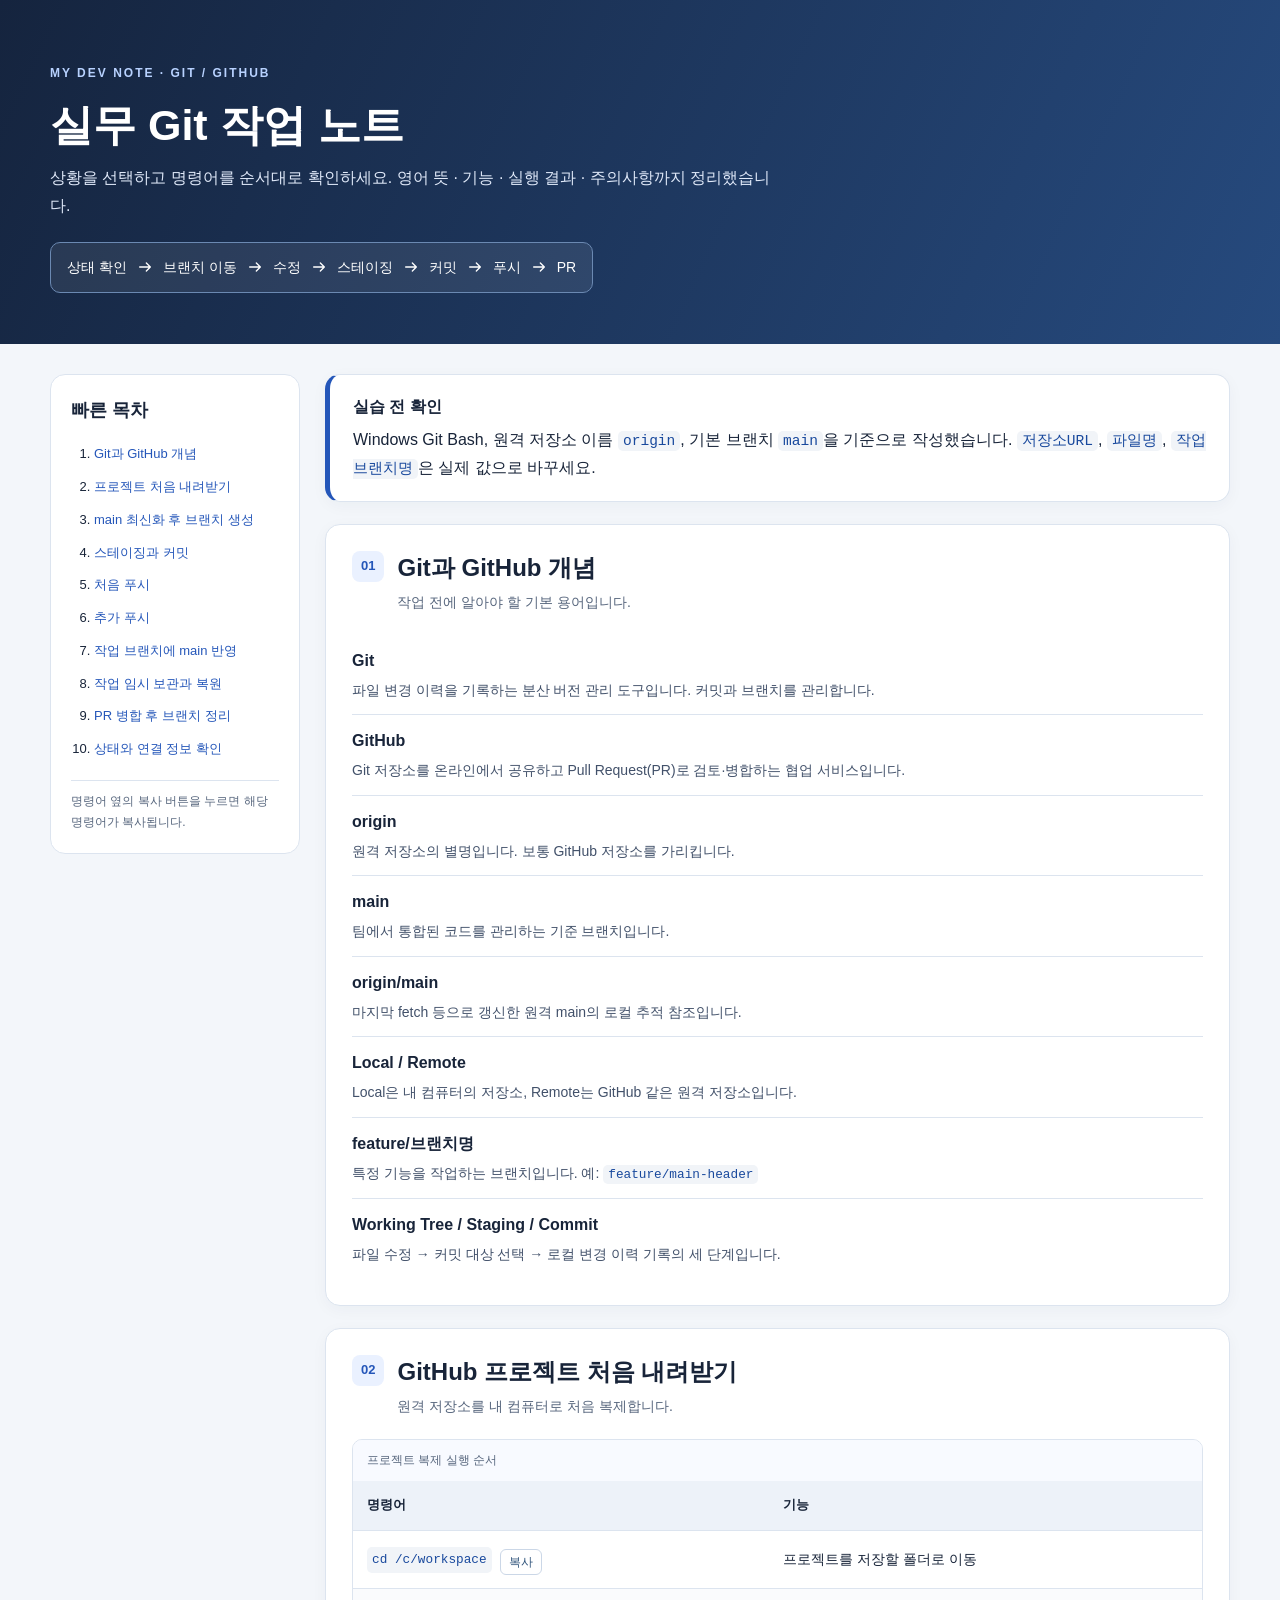
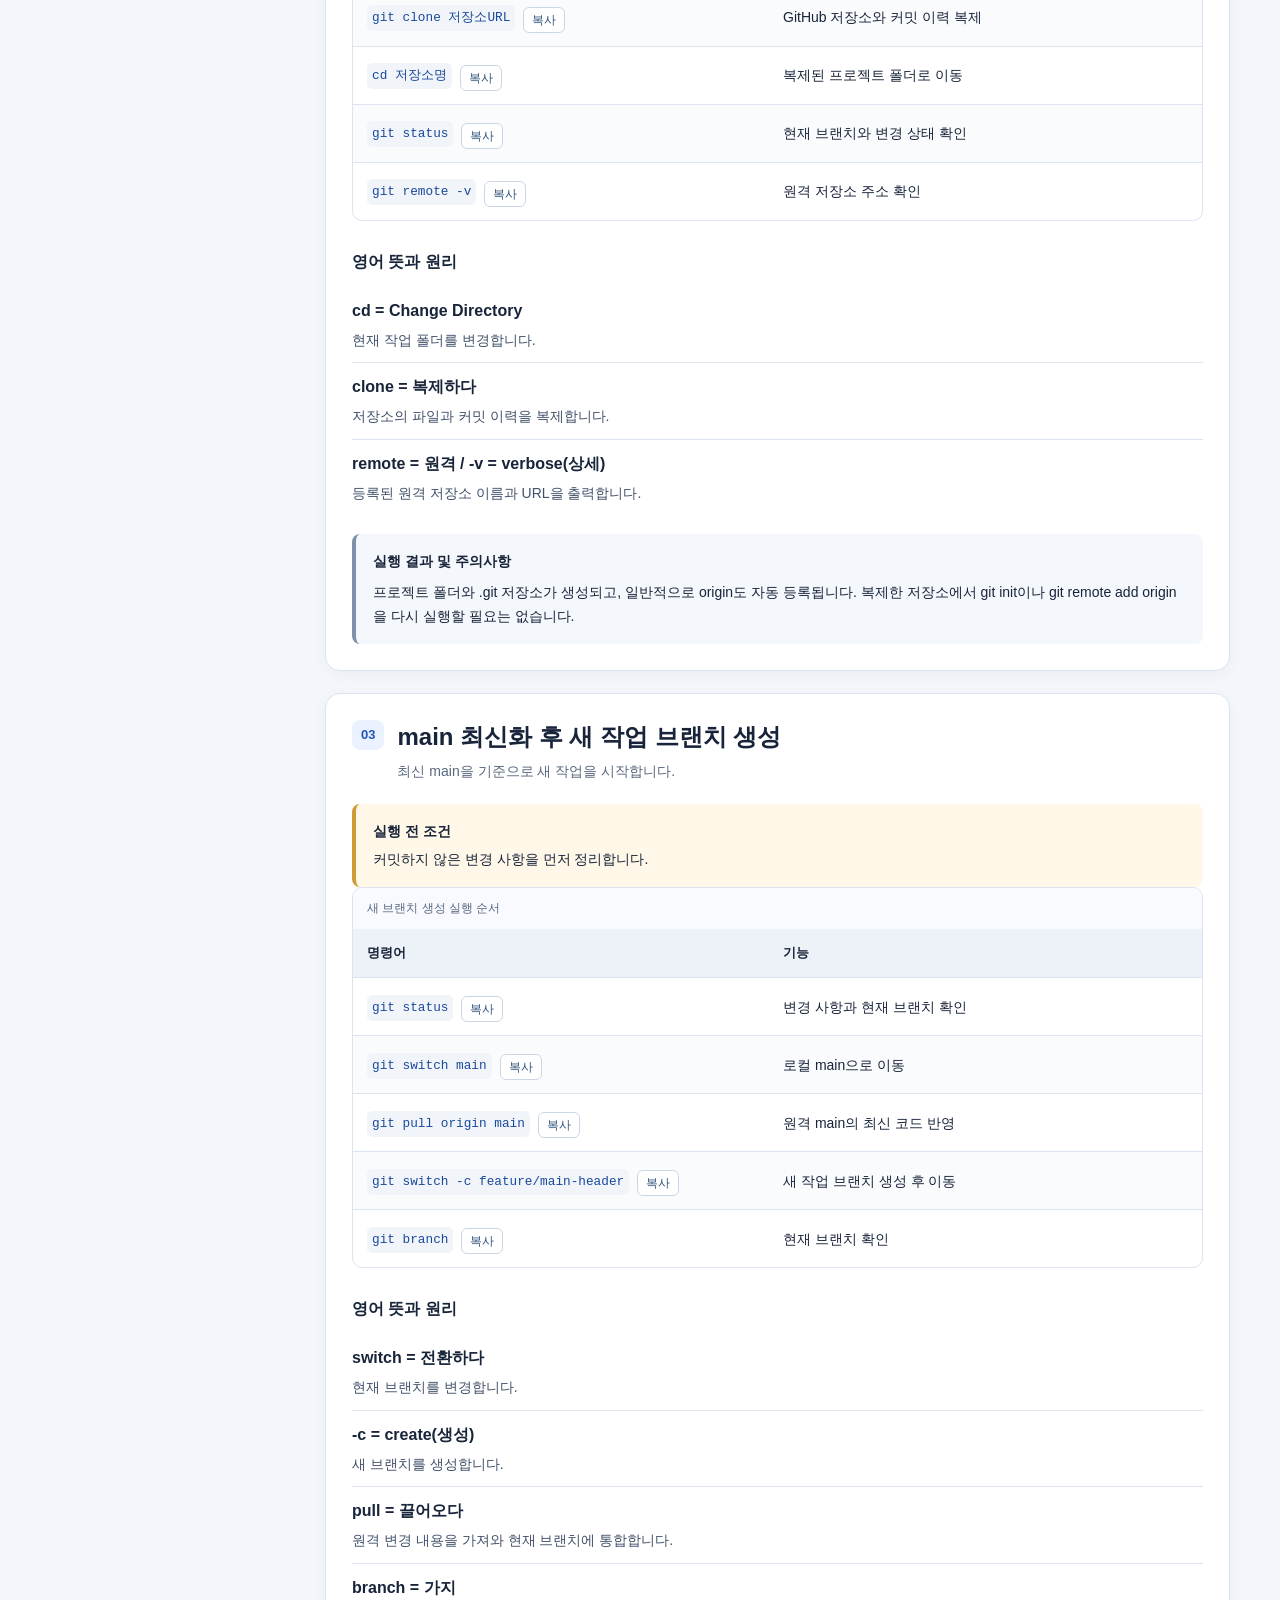
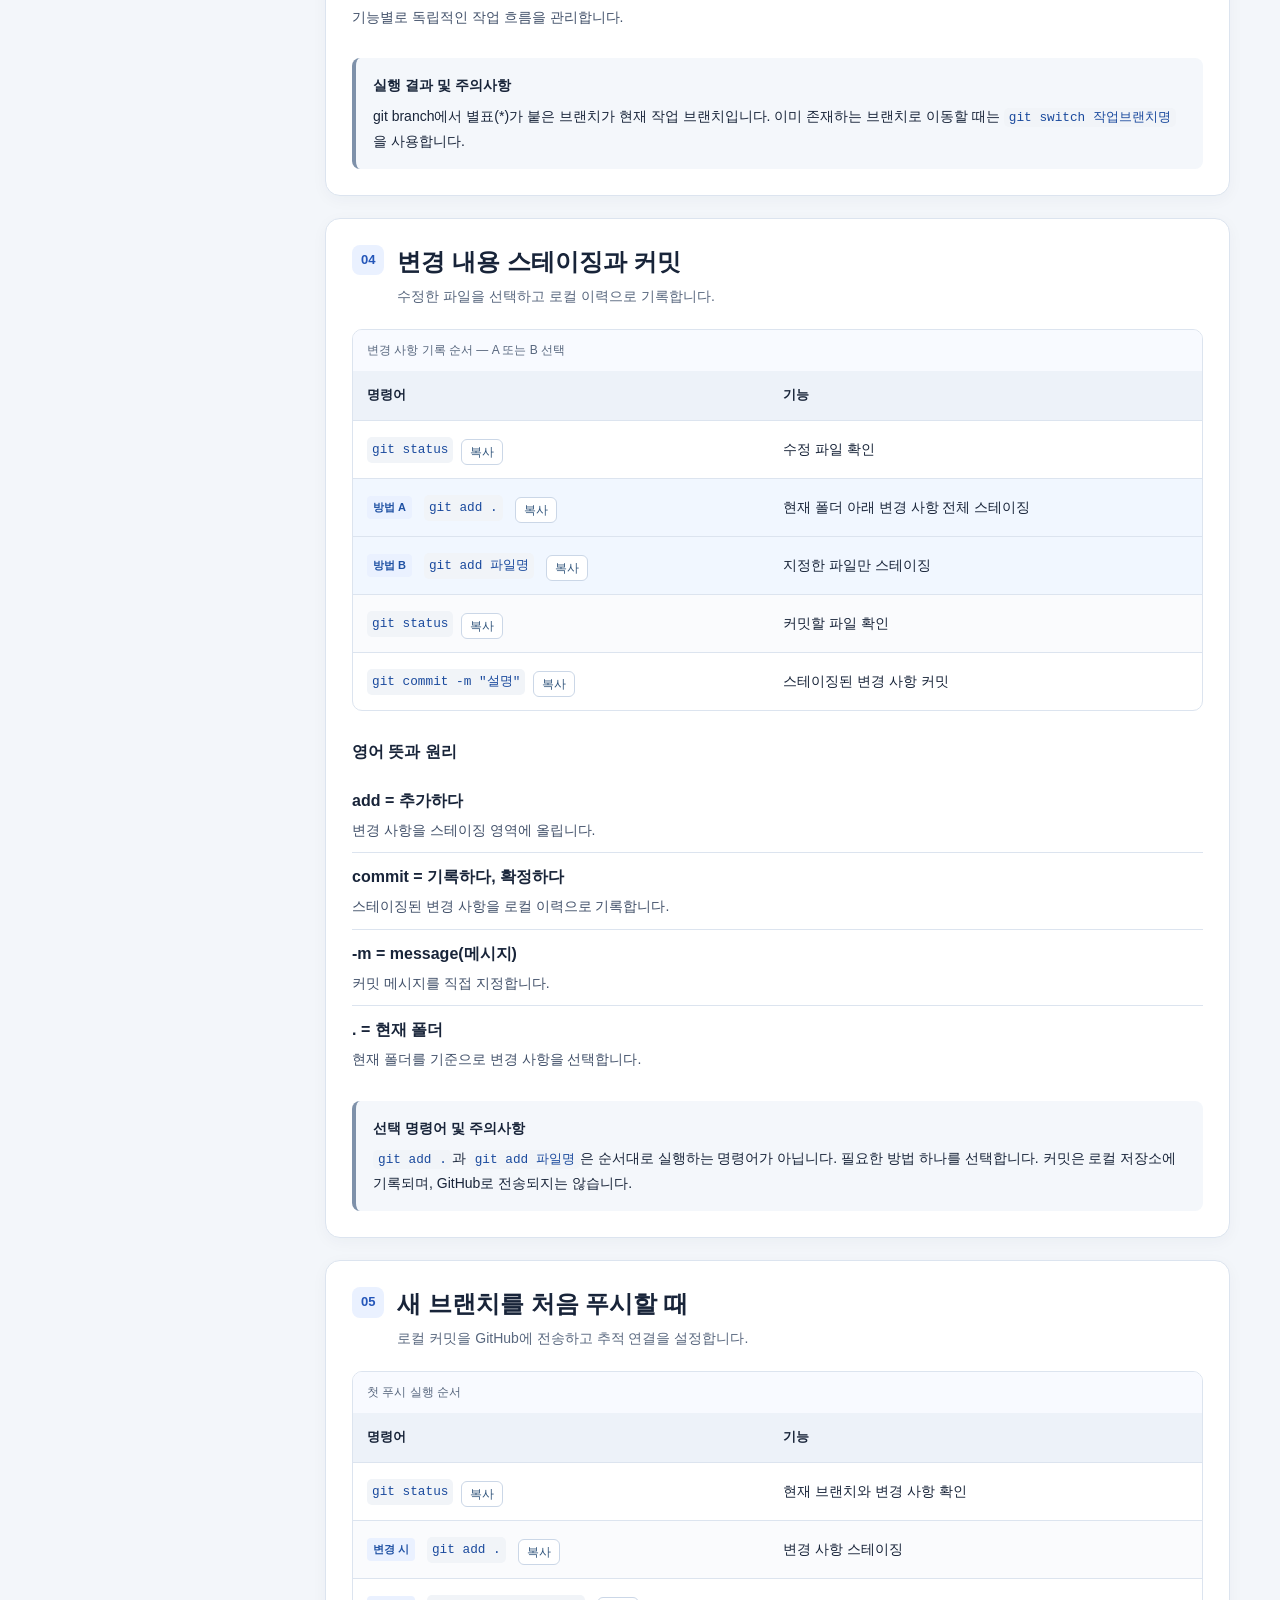
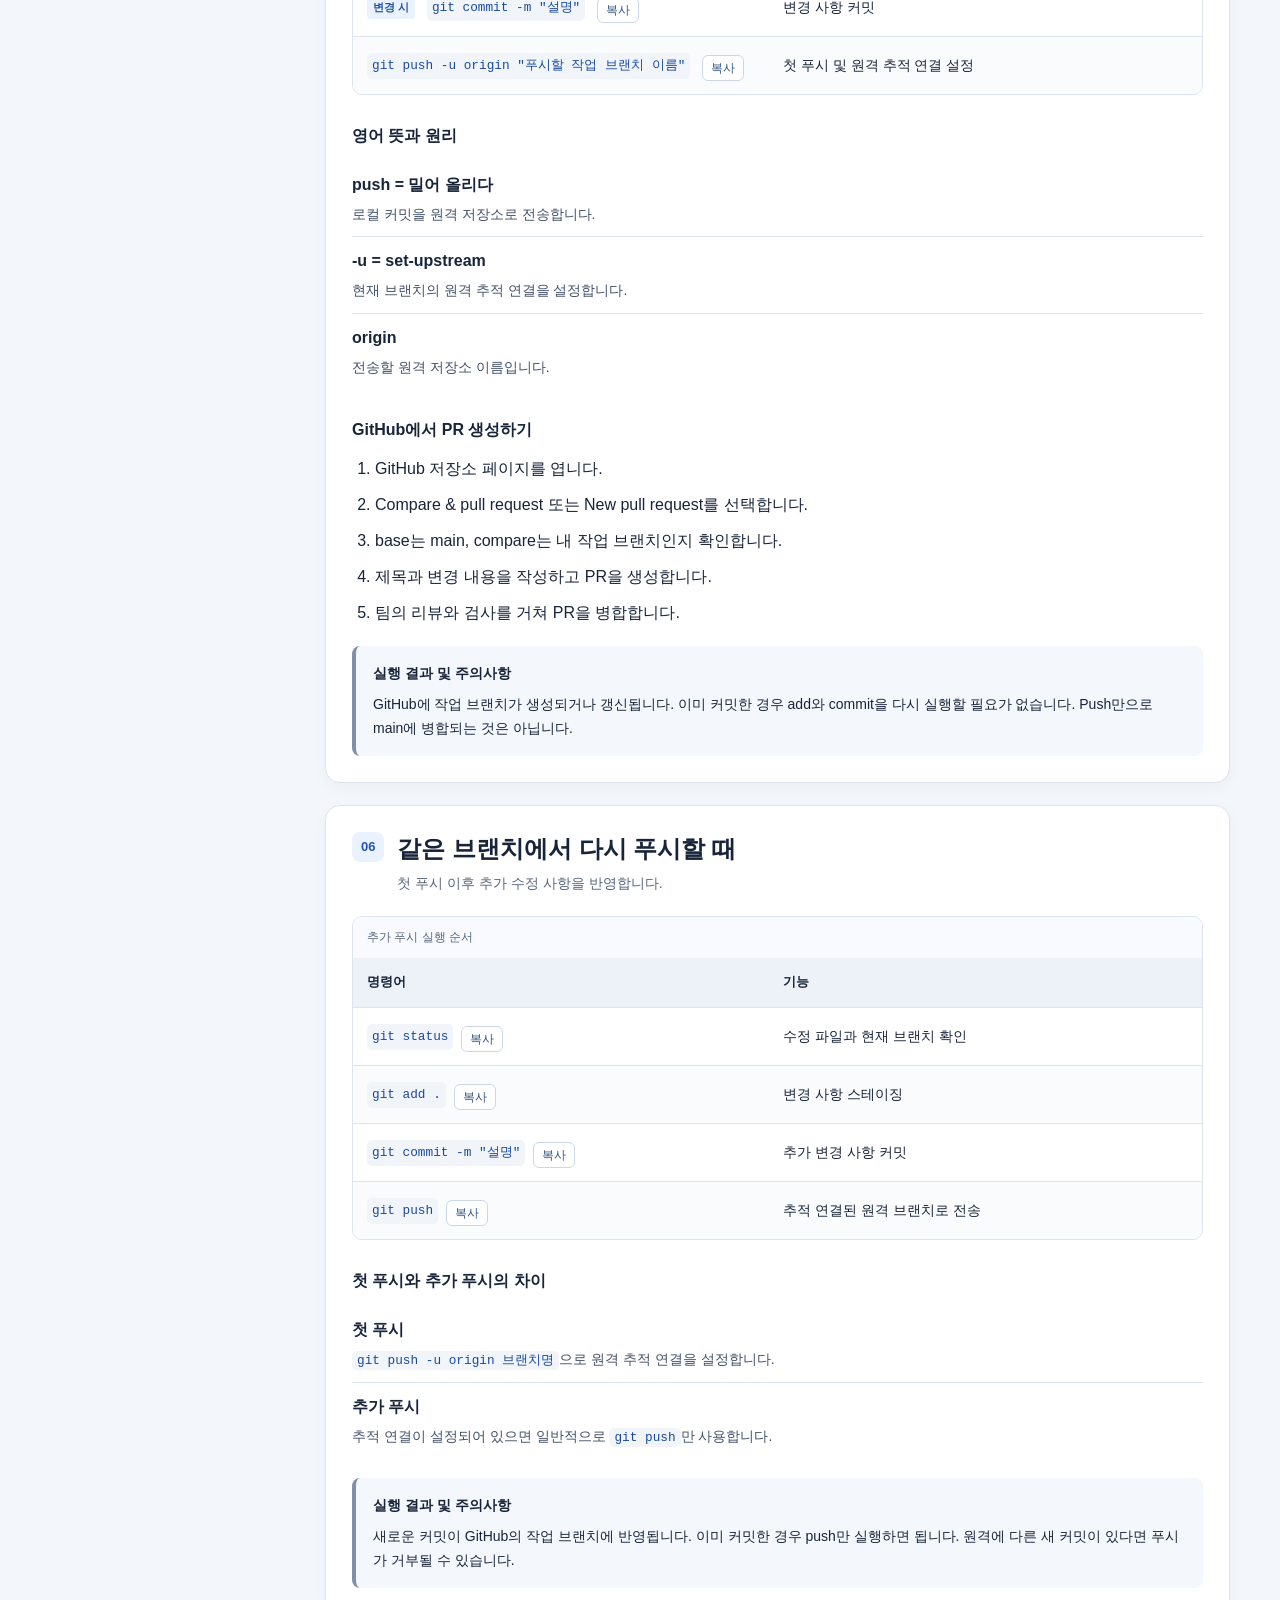
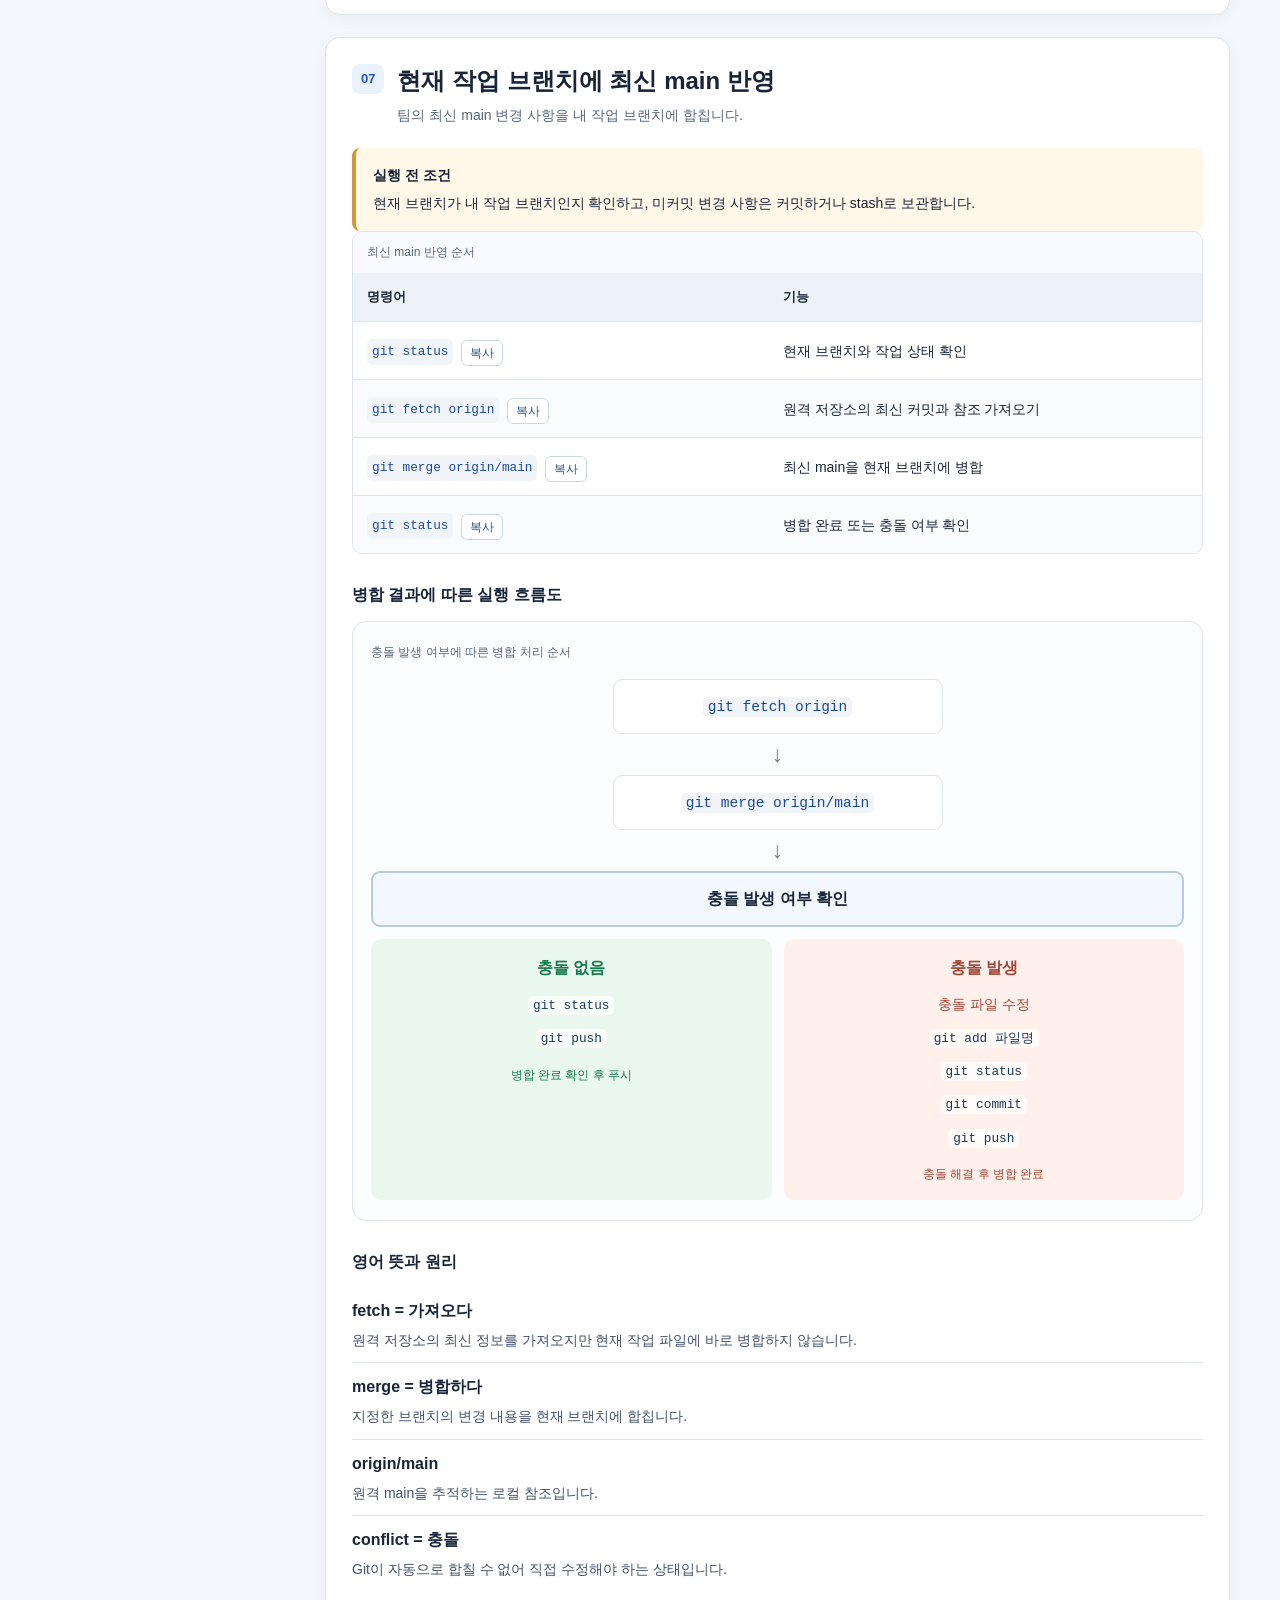
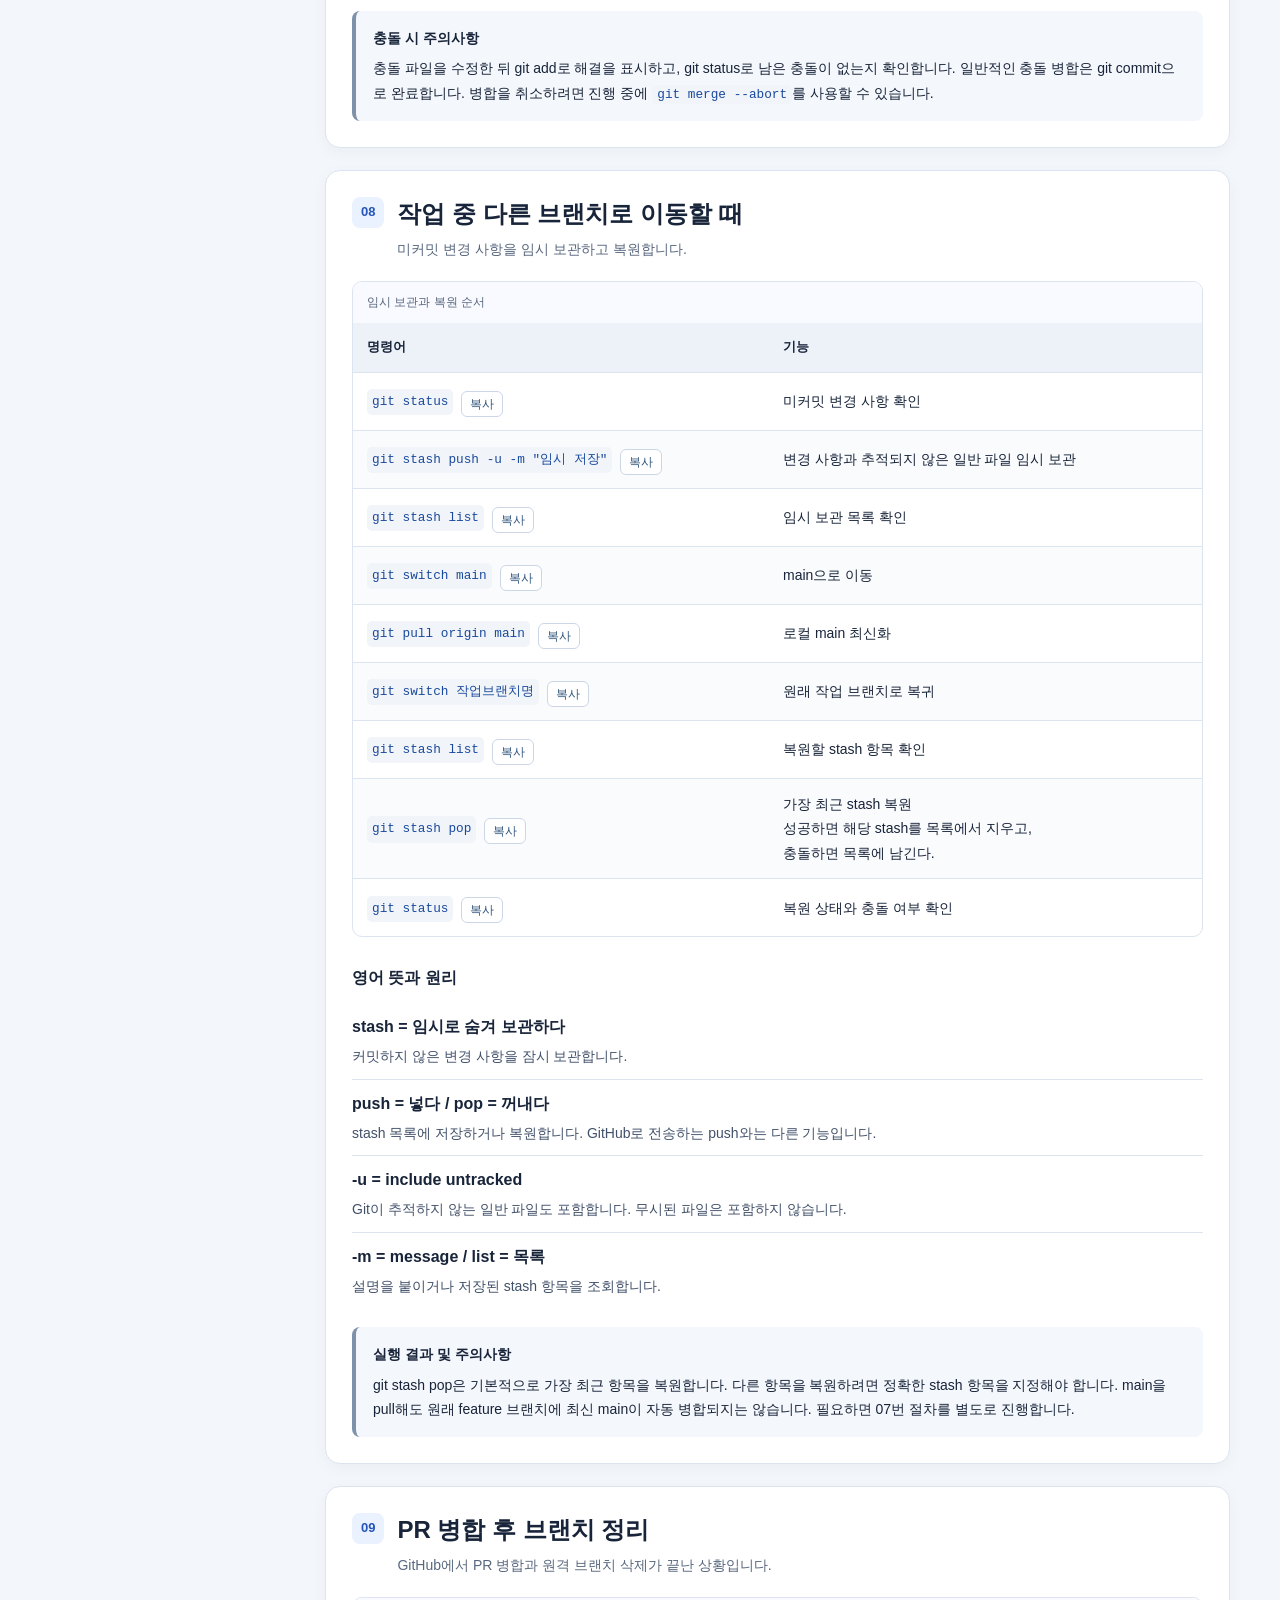
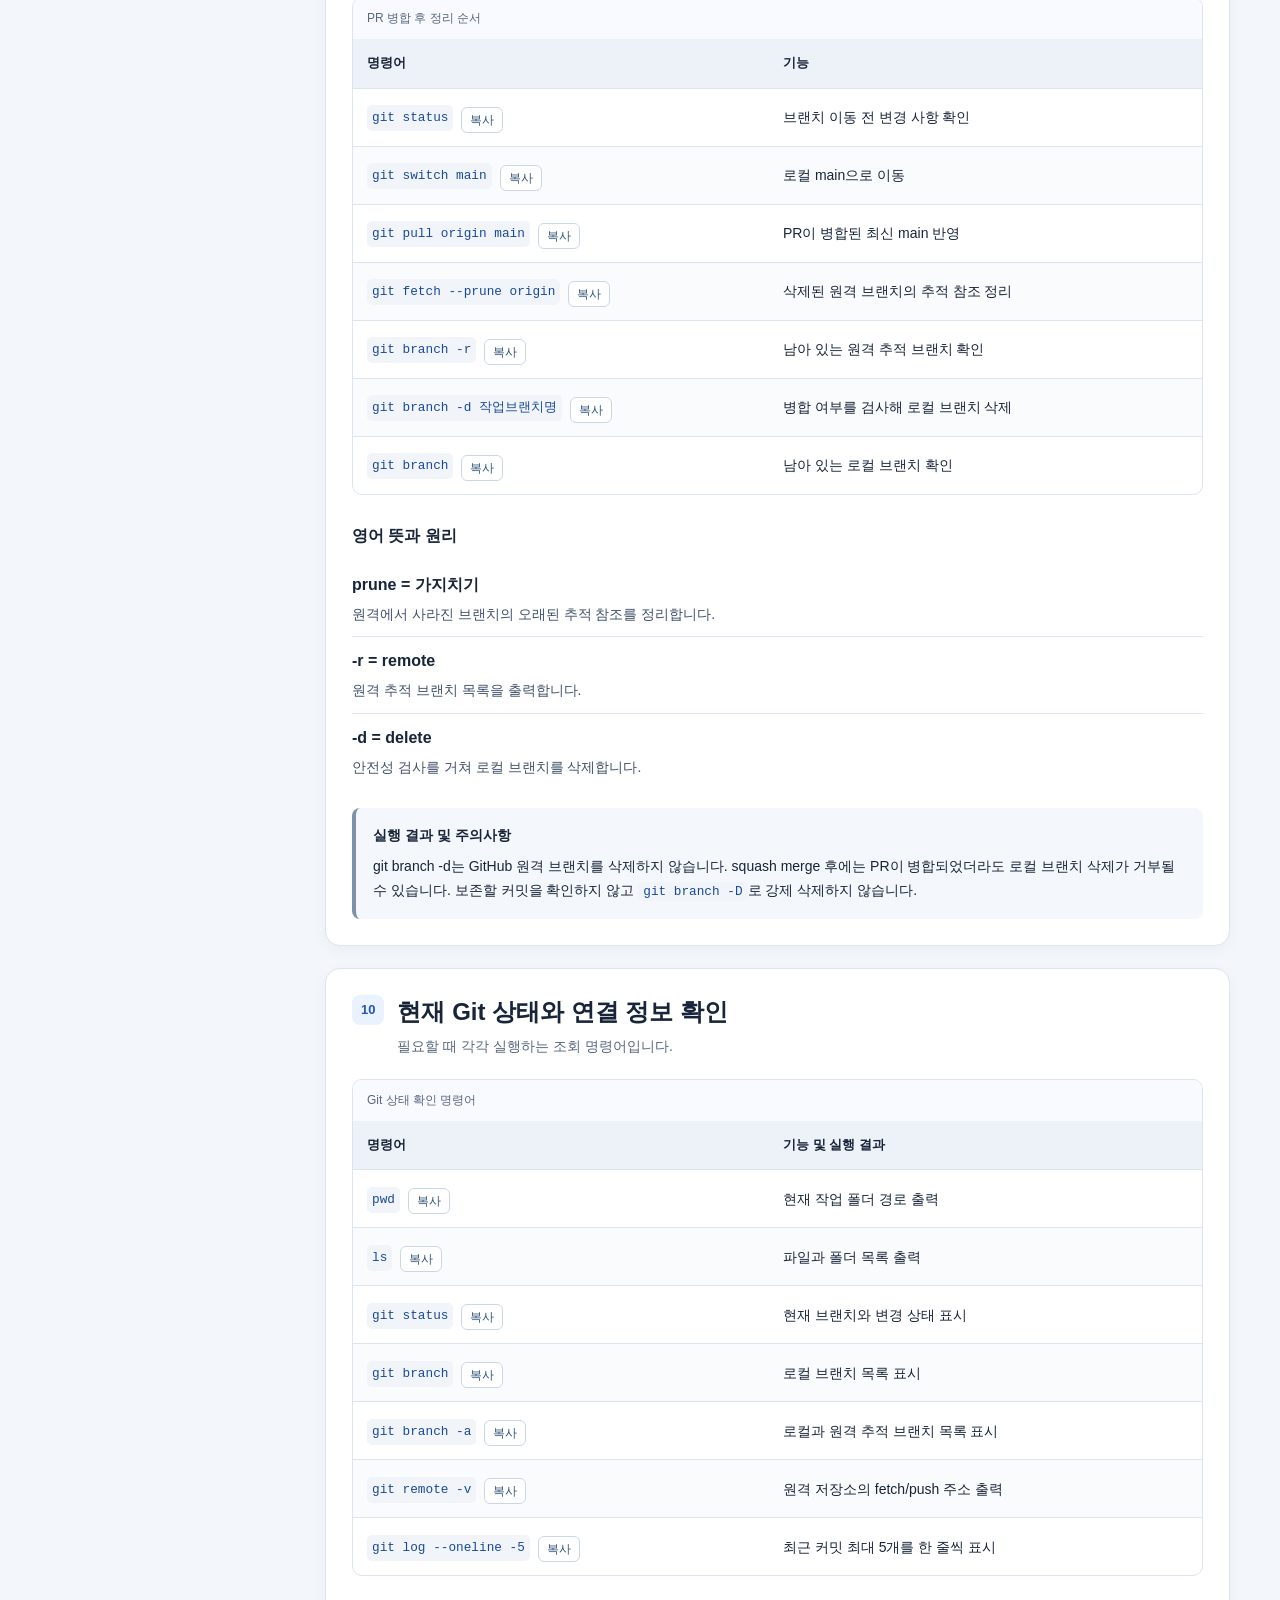
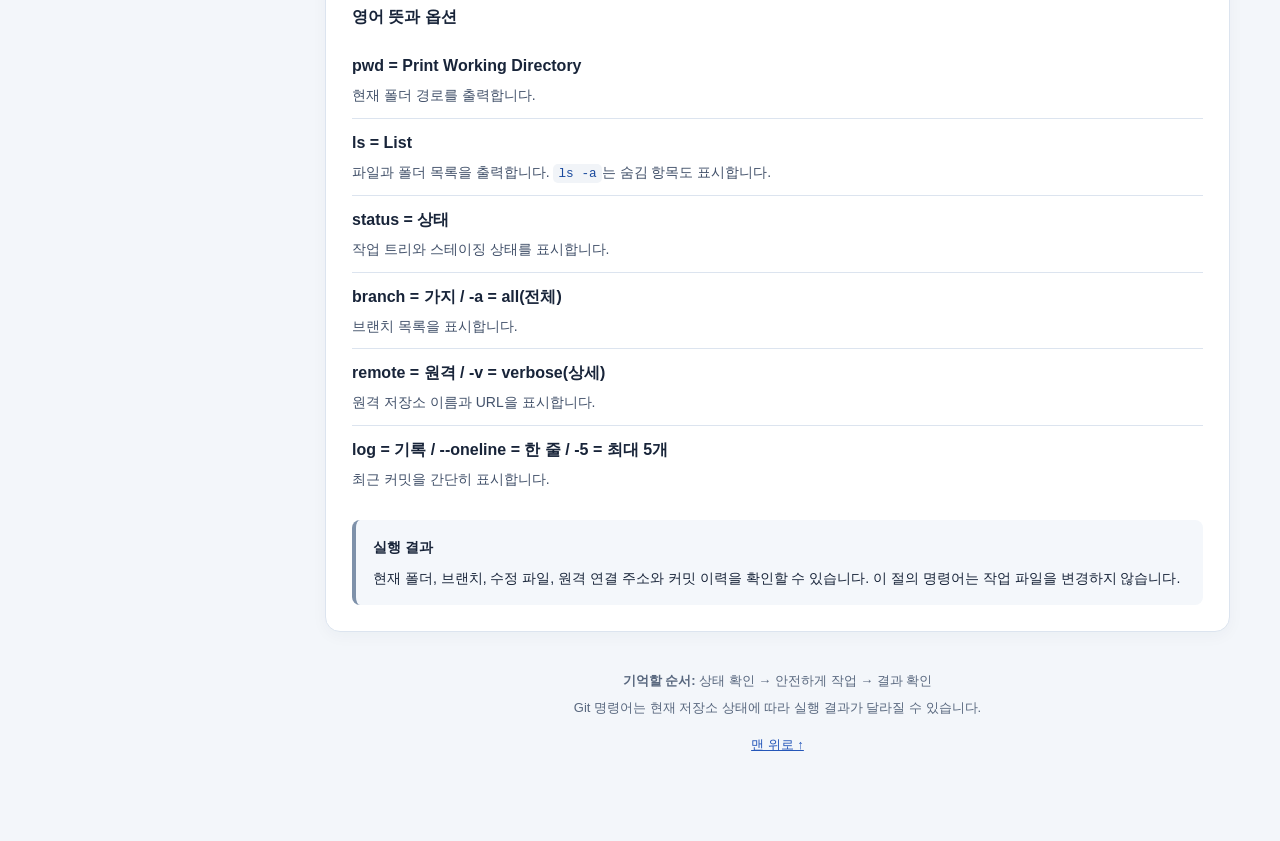
==== commit 0c8ff730: "Update-handbook" ====
--- a/index.html
+++ b/index.html
@@ -13,7 +13,7 @@
   <body>
     <a class="skip" href="#main-content">본문 바로가기</a>
 
-    <header class="site-header">
+    <header id="top" class="site-header">
       <div class="shell">
         <p class="eyebrow">MY DEV NOTE · GIT / GITHUB</p>
         <h1>실무 Git 작업 노트</h1>
@@ -733,7 +733,11 @@
                 </tr>
                 <tr>
                   <td><code>git stash pop</code></td>
-                  <td>가장 최근 stash 복원</td>
+                  <td>
+                    가장 최근 stash 복원<br />
+                    성공하면 해당 stash를 목록에서 지우고,<br />
+                    충돌하면 목록에 남긴다.
+                  </td>
                 </tr>
                 <tr>
                   <td><code>git status</code></td>
@@ -963,7 +967,7 @@
           <p>
             Git 명령어는 현재 저장소 상태에 따라 실행 결과가 달라질 수 있습니다.
           </p>
-          <a href="#main-content">맨 위로 ↑</a>
+          <a href="#top">맨 위로 ↑</a>
         </footer>
       </main>
     </div>
